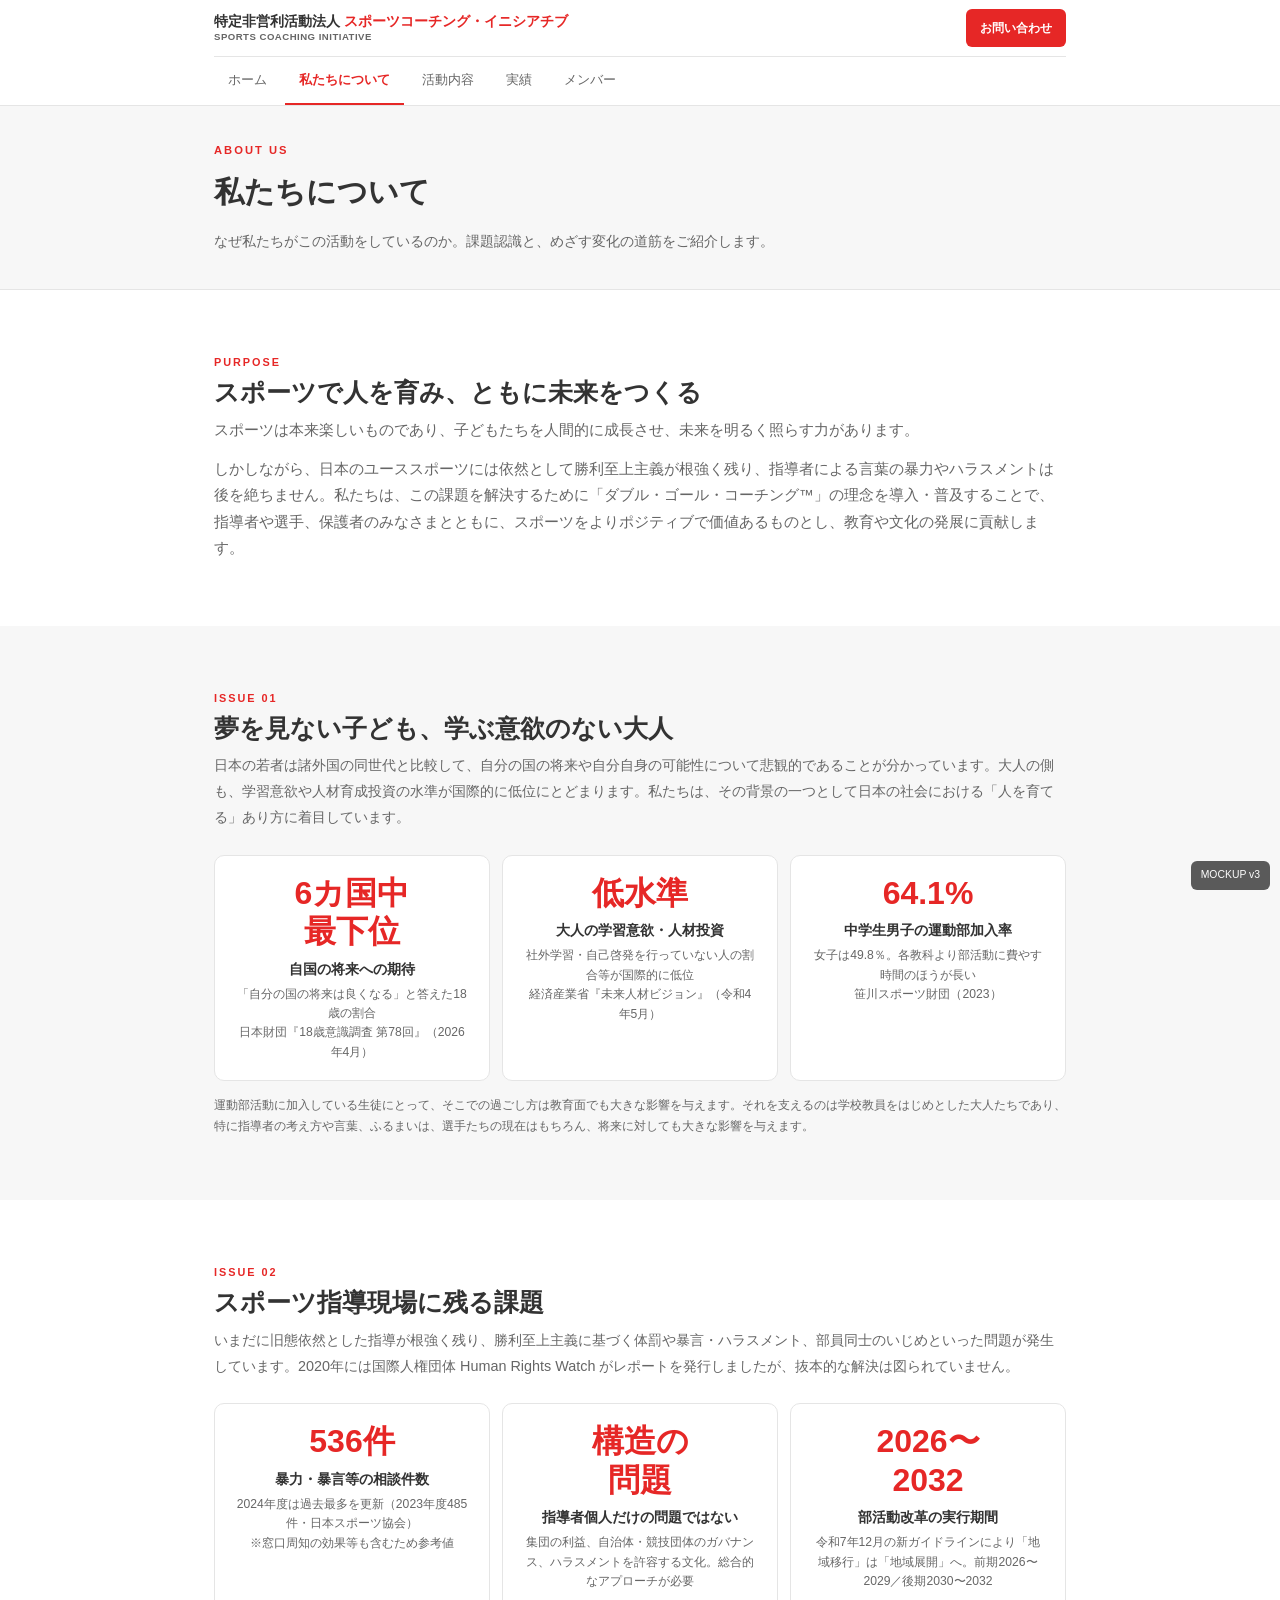
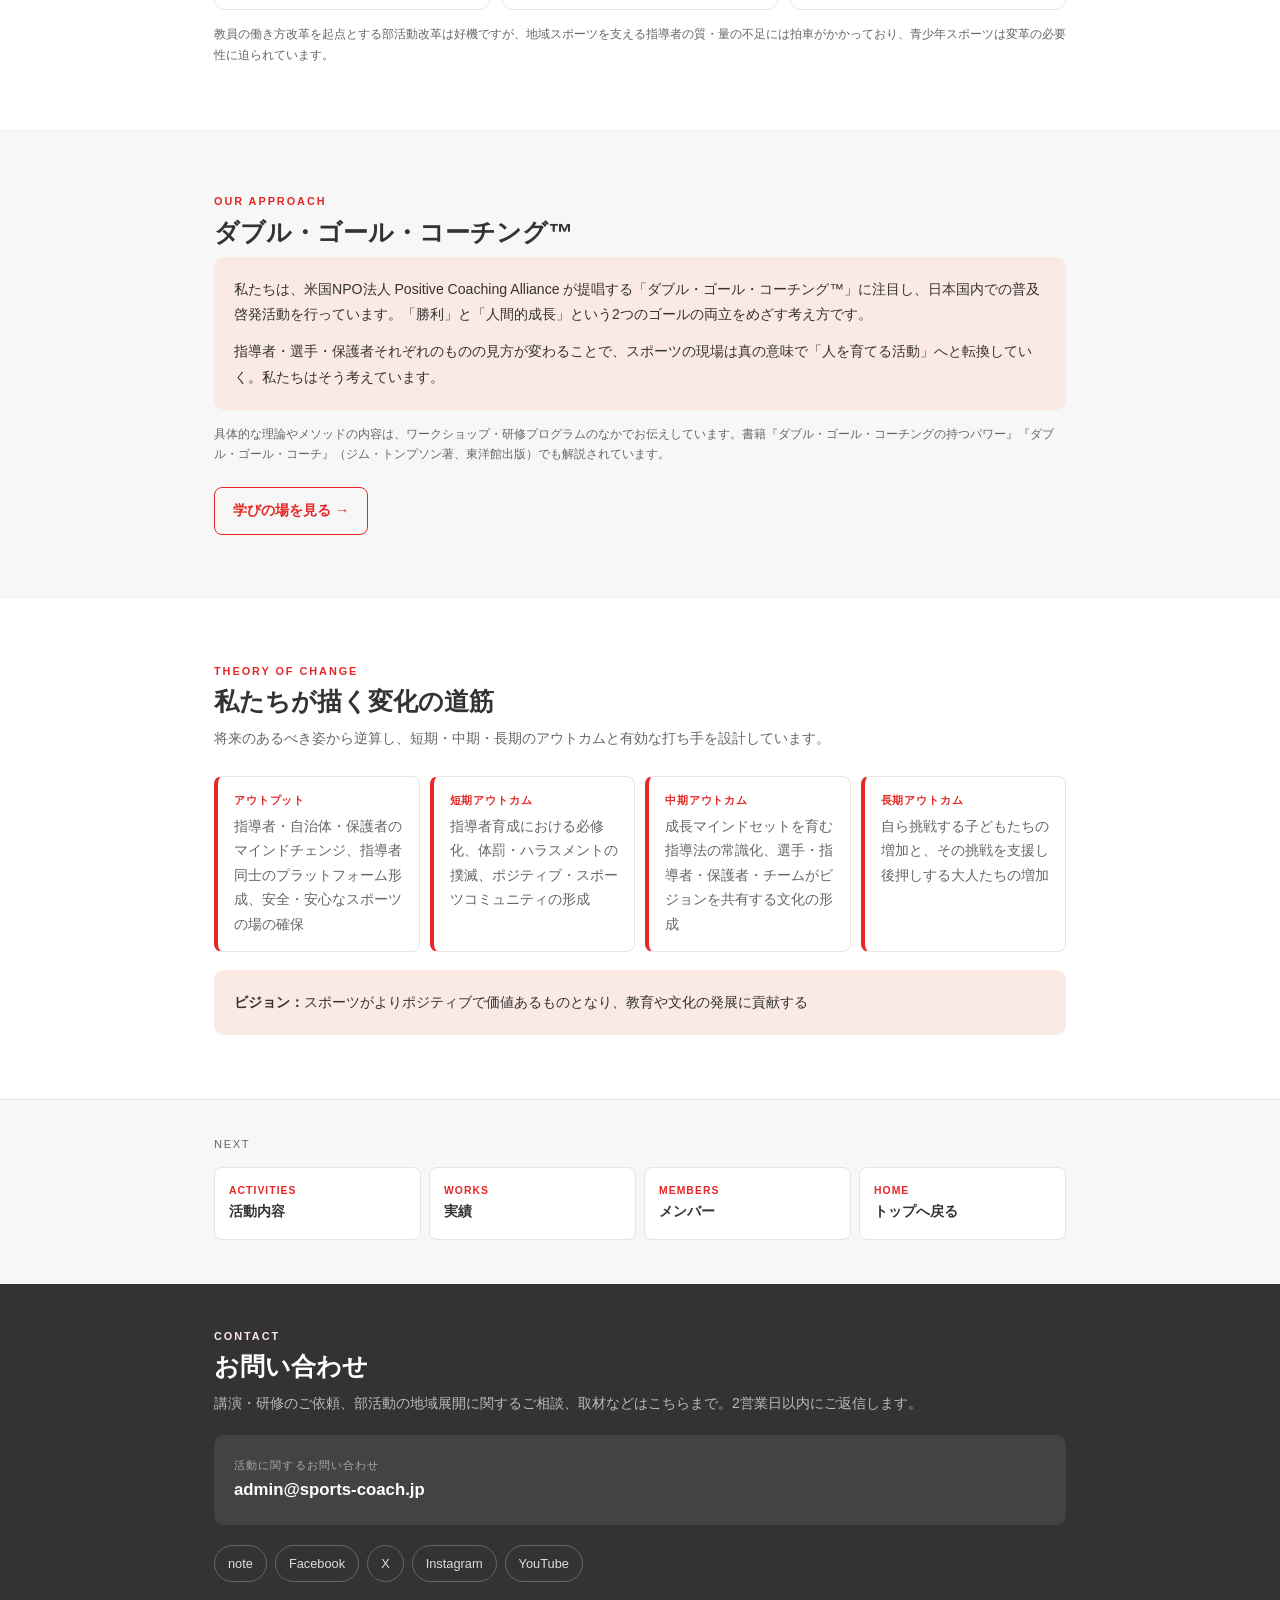
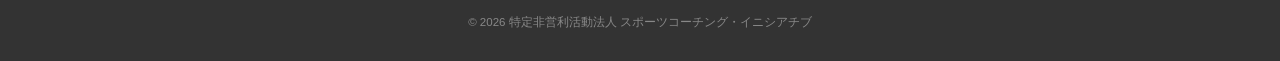
==== about.html @ 7f4a3616 "Add About Us page with organizational details This file contains the HTML structure and content for " ====
<!DOCTYPE html>
<html lang="ja">
<head>
<meta charset="UTF-8">
<meta name="viewport" content="width=device-width, initial-scale=1">
<title>私たちについて｜スポーツコーチング・イニシアチブ</title>
<meta name="description" content="日本のスポーツ現場が抱える課題と、私たちが「ダブル・ゴール・コーチング™」を軸に描く変化の道筋をご紹介します。">
<link rel="stylesheet" href="style.css">
</head>
<body>
<header>
  <div class="wrap hbar">
    <a class="logo" href="index.html">特定非営利活動法人 <span>スポーツコーチング・イニシアチブ</span><small>SPORTS COACHING INITIATIVE</small></a>
    <a class="hcta" href="#contact">お問い合わせ</a>
  </div>
  <div class="wrap"><nav class="tabs">
    <a href="index.html">ホーム</a>
    <a href="about.html" class="on">私たちについて</a>
    <a href="activities.html">活動内容</a>
    <a href="works.html">実績</a>
    <a href="members.html">メンバー</a>
  </nav></div>
</header>

<div class="phead"><div class="wrap">
  <div class="eb">ABOUT US</div>
  <h1>私たちについて</h1>
  <p>なぜ私たちがこの活動をしているのか。課題認識と、めざす変化の道筋をご紹介します。</p>
</div></div>

<section><div class="wrap">
  <h2><span class="eb">PURPOSE</span>スポーツで人を育み、ともに未来をつくる</h2>
  <div class="body">
    <p>スポーツは本来楽しいものであり、子どもたちを人間的に成長させ、未来を明るく照らす力があります。</p>
    <p>しかしながら、日本のユーススポーツには依然として勝利至上主義が根強く残り、指導者による言葉の暴力やハラスメントは後を絶ちません。私たちは、この課題を解決するために「ダブル・ゴール・コーチング™」の理念を導入・普及することで、指導者や選手、保護者のみなさまとともに、スポーツをよりポジティブで価値あるものとし、教育や文化の発展に貢献します。</p>
  </div>
</div></section>

<section class="alt"><div class="wrap">
  <h2><span class="eb">ISSUE 01</span>夢を見ない子ども、学ぶ意欲のない大人</h2>
  <p class="lead">日本の若者は諸外国の同世代と比較して、自分の国の将来や自分自身の可能性について悲観的であることが分かっています。大人の側も、学習意欲や人材育成投資の水準が国際的に低位にとどまります。私たちは、その背景の一つとして日本の社会における「人を育てる」あり方に着目しています。</p>
  <div class="stats">
    <div class="stat"><b>6カ国中<br>最下位</b><div><strong>自国の将来への期待</strong><small>「自分の国の将来は良くなる」と答えた18歳の割合<br>日本財団『18歳意識調査 第78回』（2026年4月）</small></div></div>
    <div class="stat"><b>低水準</b><div><strong>大人の学習意欲・人材投資</strong><small>社外学習・自己啓発を行っていない人の割合等が国際的に低位<br>経済産業省『未来人材ビジョン』（令和4年5月）</small></div></div>
    <div class="stat"><b>64.1%</b><div><strong>中学生男子の運動部加入率</strong><small>女子は49.8％。各教科より部活動に費やす時間のほうが長い<br>笹川スポーツ財団（2023）</small></div></div>
  </div>
  <p class="note">運動部活動に加入している生徒にとって、そこでの過ごし方は教育面でも大きな影響を与えます。それを支えるのは学校教員をはじめとした大人たちであり、特に指導者の考え方や言葉、ふるまいは、選手たちの現在はもちろん、将来に対しても大きな影響を与えます。</p>
</div></section>

<section><div class="wrap">
  <h2><span class="eb">ISSUE 02</span>スポーツ指導現場に残る課題</h2>
  <p class="lead">いまだに旧態依然とした指導が根強く残り、勝利至上主義に基づく体罰や暴言・ハラスメント、部員同士のいじめといった問題が発生しています。2020年には国際人権団体 Human Rights Watch がレポートを発行しましたが、抜本的な解決は図られていません。</p>
  <div class="stats">
    <div class="stat"><b>536件</b><div><strong>暴力・暴言等の相談件数</strong><small>2024年度は過去最多を更新（2023年度485件・日本スポーツ協会）<br>※窓口周知の効果等も含むため参考値</small></div></div>
    <div class="stat"><b>構造の<br>問題</b><div><strong>指導者個人だけの問題ではない</strong><small>集団の利益、自治体・競技団体のガバナンス、ハラスメントを許容する文化。総合的なアプローチが必要</small></div></div>
    <div class="stat"><b>2026〜<br>2032</b><div><strong>部活動改革の実行期間</strong><small>令和7年12月の新ガイドラインにより「地域移行」は「地域展開」へ。前期2026〜2029／後期2030〜2032</small></div></div>
  </div>
  <p class="note">教員の働き方改革を起点とする部活動改革は好機ですが、地域スポーツを支える指導者の質・量の不足には拍車がかかっており、青少年スポーツは変革の必要性に迫られています。</p>
</div></section>

<section class="alt"><div class="wrap">
  <h2><span class="eb">OUR APPROACH</span>ダブル・ゴール・コーチング™</h2>
  <div class="callout">
    <p>私たちは、米国NPO法人 Positive Coaching Alliance が提唱する「ダブル・ゴール・コーチング™」に注目し、日本国内での普及啓発活動を行っています。「勝利」と「人間的成長」という2つのゴールの両立をめざす考え方です。</p>
    <p>指導者・選手・保護者それぞれのものの見方が変わることで、スポーツの現場は真の意味で「人を育てる活動」へと転換していく。私たちはそう考えています。</p>
  </div>
  <p class="note">具体的な理論やメソッドの内容は、ワークショップ・研修プログラムのなかでお伝えしています。書籍『ダブル・ゴール・コーチングの持つパワー』『ダブル・ゴール・コーチ』（ジム・トンプソン著、東洋館出版）でも解説されています。</p>
  <div class="more"><a href="activities.html">学びの場を見る →</a></div>
</div></section>

<section><div class="wrap">
  <h2><span class="eb">THEORY OF CHANGE</span>私たちが描く変化の道筋</h2>
  <p class="lead">将来のあるべき姿から逆算し、短期・中期・長期のアウトカムと有効な打ち手を設計しています。</p>
  <div class="flow">
    <div class="fi"><b>アウトプット</b><p>指導者・自治体・保護者のマインドチェンジ、指導者同士のプラットフォーム形成、安全・安心なスポーツの場の確保</p></div>
    <div class="fi"><b>短期アウトカム</b><p>指導者育成における必修化、体罰・ハラスメントの撲滅、ポジティブ・スポーツコミュニティの形成</p></div>
    <div class="fi"><b>中期アウトカム</b><p>成長マインドセットを育む指導法の常識化、選手・指導者・保護者・チームがビジョンを共有する文化の形成</p></div>
    <div class="fi"><b>長期アウトカム</b><p>自ら挑戦する子どもたちの増加と、その挑戦を支援し後押しする大人たちの増加</p></div>
  </div>
  <div class="callout" style="margin-top:18px;"><p><b>ビジョン：</b>スポーツがよりポジティブで価値あるものとなり、教育や文化の発展に貢献する</p></div>
</div></section>

<div class="next"><div class="wrap">
  <div class="lbl">NEXT</div>
  <div class="nx">
    <a href="activities.html"><span>ACTIVITIES</span>活動内容</a>
    <a href="works.html"><span>WORKS</span>実績</a>
    <a href="members.html"><span>MEMBERS</span>メンバー</a>
    <a href="index.html"><span>HOME</span>トップへ戻る</a>
  </div>
</div></div>
<footer id="contact">
  <div class="wrap">
    <h2><span class="eb">CONTACT</span>お問い合わせ</h2>
    <p>講演・研修のご依頼、部活動の地域展開に関するご相談、取材などはこちらまで。2営業日以内にご返信します。</p>
    <div class="cbox">
      <div class="l">活動に関するお問い合わせ</div>
      <a href="mailto:admin@sports-coach.jp">admin@sports-coach.jp</a>
    </div>
    <div class="sns">
      <a href="https://note.com/sports_coaching" target="_blank" rel="noopener">note</a>
      <a href="https://www.facebook.com/sportscoachinginitiative/" target="_blank" rel="noopener">Facebook</a>
      <a href="https://twitter.com/sci_sportscoach" target="_blank" rel="noopener">X</a>
      <a href="https://www.instagram.com/sci_sports_coach/" target="_blank" rel="noopener">Instagram</a>
      <a href="https://www.youtube.com/channel/UCXJ96qUNCCxS8J7qhFJH5BA/featured" target="_blank" rel="noopener">YouTube</a>
    </div>
    <p class="copy">© 2026 特定非営利活動法人 スポーツコーチング・イニシアチブ</p>
  </div>
</footer>
<div class="mock">MOCKUP v3</div>
</body></html>
---- style.css ----
:root{--red:#E62726;--dark:#333;--grey:#666;--peach:#FBE9E3;--light:#F7F7F7;--line:#E5E5E5;}
*{margin:0;padding:0;box-sizing:border-box;-webkit-text-size-adjust:100%;}
body{font-family:"Hiragino Kaku Gothic ProN","Yu Gothic","Meiryo",sans-serif;color:var(--dark);line-height:1.8;font-size:16px;}
img{max-width:100%;display:block;}
a{color:var(--red);}
.wrap{max-width:900px;margin:0 auto;padding:0 20px;}

/* header */
header{position:sticky;top:0;background:#fff;border-bottom:1px solid var(--line);z-index:50;}
.hbar{display:flex;align-items:center;justify-content:space-between;height:56px;}
.logo{font-weight:800;font-size:.9rem;text-decoration:none;color:var(--dark);line-height:1.3;}
.logo span{color:var(--red);}
.logo small{display:block;font-size:.6rem;color:var(--grey);font-weight:600;letter-spacing:.05em;}
.hcta{background:var(--red);color:#fff;text-decoration:none;font-size:.78rem;font-weight:700;padding:8px 14px;border-radius:6px;white-space:nowrap;}
.tabs{display:flex;gap:4px;overflow-x:auto;border-top:1px solid var(--line);-ms-overflow-style:none;scrollbar-width:none;}
.tabs::-webkit-scrollbar{display:none;}
.tabs a{flex:0 0 auto;padding:11px 14px;font-size:.83rem;text-decoration:none;color:var(--grey);white-space:nowrap;border-bottom:2px solid transparent;}
.tabs a.on{color:var(--red);font-weight:700;border-bottom-color:var(--red);}

/* hero */
.hero{background:linear-gradient(160deg,#fff 45%,var(--peach));padding:56px 0 48px;}
.hero h1{font-size:1.85rem;font-weight:800;line-height:1.5;}
.hero h1 em{color:var(--red);font-style:normal;}
.hero p{margin-top:16px;color:var(--grey);font-size:.95rem;}
.btns{margin-top:24px;display:flex;flex-wrap:wrap;gap:10px;}
.btns a{display:block;padding:13px 22px;border-radius:8px;text-decoration:none;font-weight:700;font-size:.92rem;text-align:center;}
.b1{background:var(--red);color:#fff;}
.b2{border:2px solid var(--red);color:var(--red);}

/* page head */
.phead{background:var(--light);padding:34px 0;border-bottom:1px solid var(--line);}
.phead .eb{color:var(--red);font-size:.7rem;letter-spacing:.18em;font-weight:700;}
.phead h1{font-size:1.5rem;font-weight:800;margin-top:4px;}
.phead p{margin-top:10px;color:var(--grey);font-size:.9rem;}

/* sections */
section{padding:48px 0;}
.alt{background:var(--light);}
h2{font-size:1.25rem;font-weight:800;margin-bottom:6px;line-height:1.5;}
h2 .eb{display:block;color:var(--red);font-size:.68rem;letter-spacing:.18em;margin-bottom:4px;}
.lead{color:var(--grey);font-size:.9rem;margin-bottom:24px;}
h3{font-size:1.05rem;font-weight:800;color:var(--red);margin-bottom:8px;}
p+p{margin-top:12px;}
.body p{font-size:.92rem;color:var(--grey);}

/* cards */
.grid{display:grid;gap:14px;}
.g2{grid-template-columns:1fr;}
.g3{grid-template-columns:1fr;}
.card{background:#fff;border:1px solid var(--line);border-radius:10px;padding:20px;}
.alt .card{background:#fff;}
.card p{font-size:.88rem;color:var(--grey);}
.card .go{display:inline-block;margin-top:12px;font-weight:700;font-size:.86rem;text-decoration:none;}

/* stats */
.stats{display:grid;gap:12px;grid-template-columns:1fr;}
.stat{background:#fff;border:1px solid var(--line);border-radius:10px;padding:18px 20px;display:flex;align-items:baseline;gap:14px;}
.stat b{font-size:1.7rem;color:var(--red);line-height:1.2;flex:0 0 auto;}
.stat div strong{display:block;font-size:.9rem;}
.stat div small{color:var(--grey);font-size:.76rem;line-height:1.6;display:block;margin-top:2px;}

/* list */
.rows{border-top:1px solid var(--line);}
.row{border-bottom:1px solid var(--line);padding:14px 0;}
.row .t{font-size:.7rem;color:var(--red);font-weight:700;letter-spacing:.06em;}
.row .n{font-weight:700;font-size:.95rem;margin-top:2px;}
.row .d{font-size:.83rem;color:var(--grey);margin-top:3px;}
.news .row a{color:var(--dark);text-decoration:none;font-size:.92rem;}
.news .row time{display:block;font-size:.75rem;color:var(--grey);}

/* chips */
.chips{display:flex;flex-wrap:wrap;gap:8px;}
.chip{background:#fff;border:1px solid var(--line);border-radius:999px;padding:7px 15px;font-size:.8rem;}

/* steps */
.step{background:#fff;border:1px solid var(--line);border-radius:10px;padding:18px 20px;}
.step .n2{display:inline-flex;align-items:center;justify-content:center;width:28px;height:28px;border-radius:50%;background:var(--red);color:#fff;font-weight:800;font-size:.85rem;margin-bottom:8px;}
.step h3{font-size:1.05rem;margin-bottom:4px;}
.step p{font-size:.86rem;color:var(--grey);}

/* members */
.mem{display:grid;gap:10px;grid-template-columns:1fr 1fr;}
.m{background:#fff;border:1px solid var(--line);border-radius:10px;padding:14px;}
.m .r{font-size:.65rem;color:var(--red);font-weight:800;}
.m .nm{font-weight:800;font-size:.95rem;margin-top:2px;}
.m .k{font-size:.68rem;color:var(--grey);}
.m .s{font-size:.72rem;color:var(--grey);margin-top:6px;}

/* toc flow */
.flow{display:grid;gap:10px;}
.fi{background:#fff;border:1px solid var(--line);border-left:4px solid var(--red);border-radius:8px;padding:14px 16px;}
.fi b{display:block;font-size:.68rem;color:var(--red);letter-spacing:.08em;}
.fi p{font-size:.85rem;color:var(--grey);margin-top:4px;}

/* callout */
.callout{background:var(--peach);border-radius:10px;padding:20px;}
.callout p{font-size:.88rem;color:var(--dark);}

.note{font-size:.75rem;color:var(--grey);margin-top:14px;line-height:1.7;}
.more{margin-top:22px;}
.more a{display:inline-block;font-weight:700;text-decoration:none;font-size:.9rem;border:1px solid var(--red);border-radius:8px;padding:10px 18px;}

/* next nav */
.next{background:var(--light);padding:34px 0 44px;border-top:1px solid var(--line);}
.next .lbl{font-size:.7rem;color:var(--grey);letter-spacing:.14em;margin-bottom:12px;}
.nx{display:grid;gap:8px;grid-template-columns:1fr 1fr;}
.nx a{background:#fff;border:1px solid var(--line);border-radius:8px;padding:14px;text-decoration:none;color:var(--dark);font-weight:700;font-size:.85rem;}
.nx a span{display:block;font-size:.65rem;color:var(--red);font-weight:700;letter-spacing:.1em;}

/* footer */
footer{background:var(--dark);color:#eee;padding:44px 0 28px;}
footer h2{color:#fff;}
footer h2 .eb{color:var(--peach);}
footer p{color:#bbb;font-size:.88rem;}
.cbox{background:rgba(255,255,255,.08);border-radius:10px;padding:20px;margin-top:18px;}
.cbox .l{font-size:.7rem;color:#aaa;letter-spacing:.1em;}
.cbox a{color:#fff;font-size:1.05rem;font-weight:800;text-decoration:none;word-break:break-all;}
.sns{margin-top:20px;display:flex;flex-wrap:wrap;gap:8px;}
.sns a{color:#ddd;text-decoration:none;font-size:.8rem;border:1px solid #666;padding:6px 13px;border-radius:999px;}
.copy{text-align:center;color:#888;font-size:.72rem;margin-top:30px;}
.mock{position:fixed;bottom:10px;right:10px;background:#333;color:#fff;font-size:.65rem;padding:5px 10px;border-radius:6px;opacity:.8;z-index:99;}

@media(min-width:700px){
  body{font-size:17px;}
  .wrap{padding:0 24px;}
  .hero{padding:80px 0 68px;}
  .hero h1{font-size:2.5rem;}
  .hero p{font-size:1rem;max-width:640px;}
  .btns a{padding:14px 28px;}
  section{padding:64px 0;}
  h2{font-size:1.55rem;}
  .phead h1{font-size:1.9rem;}
  .g2{grid-template-columns:1fr 1fr;}
  .g3{grid-template-columns:1fr 1fr 1fr;}
  .stats{grid-template-columns:1fr 1fr 1fr;}
  .stat{display:block;text-align:center;}
  .stat b{display:block;font-size:2rem;margin-bottom:6px;}
  .mem{grid-template-columns:repeat(4,1fr);}
  .flow{grid-template-columns:repeat(4,1fr);}
  .nx{grid-template-columns:repeat(4,1fr);}
  .grid.steps3{grid-template-columns:1fr 1fr 1fr;}
}
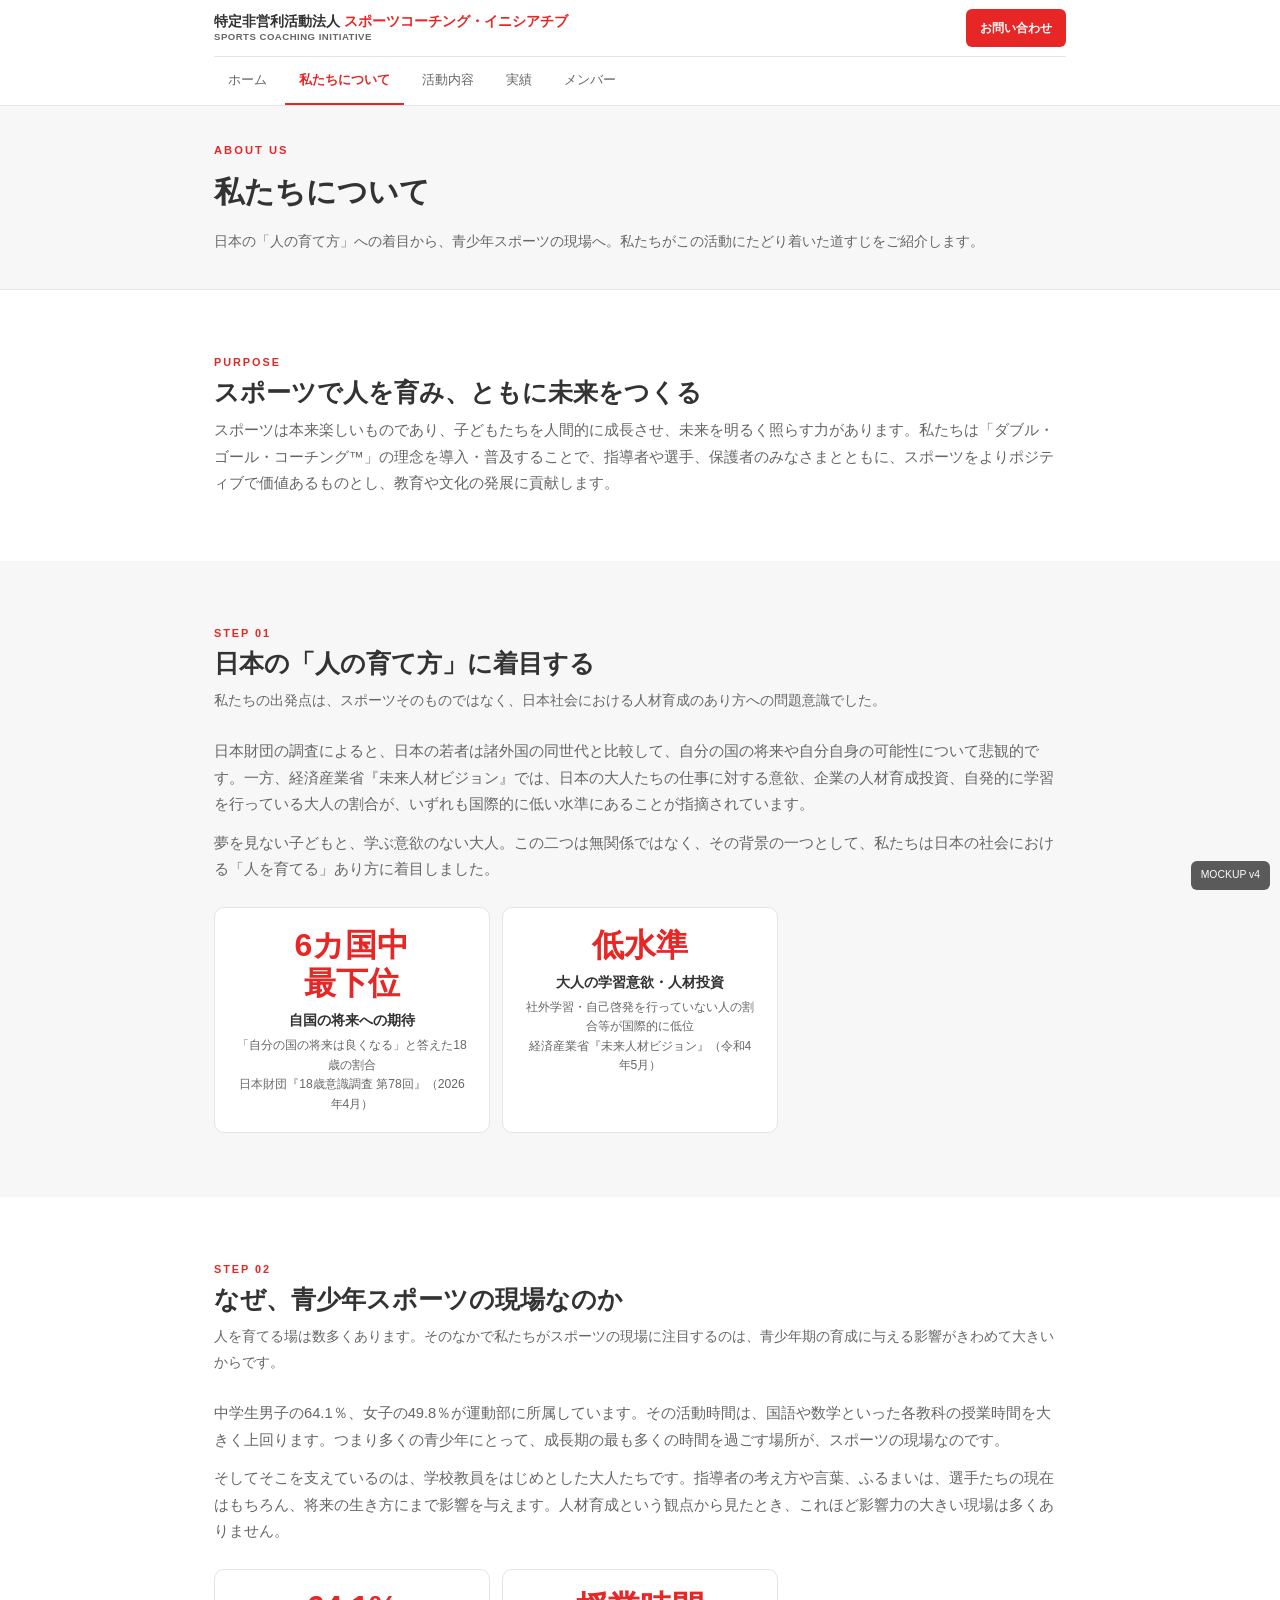
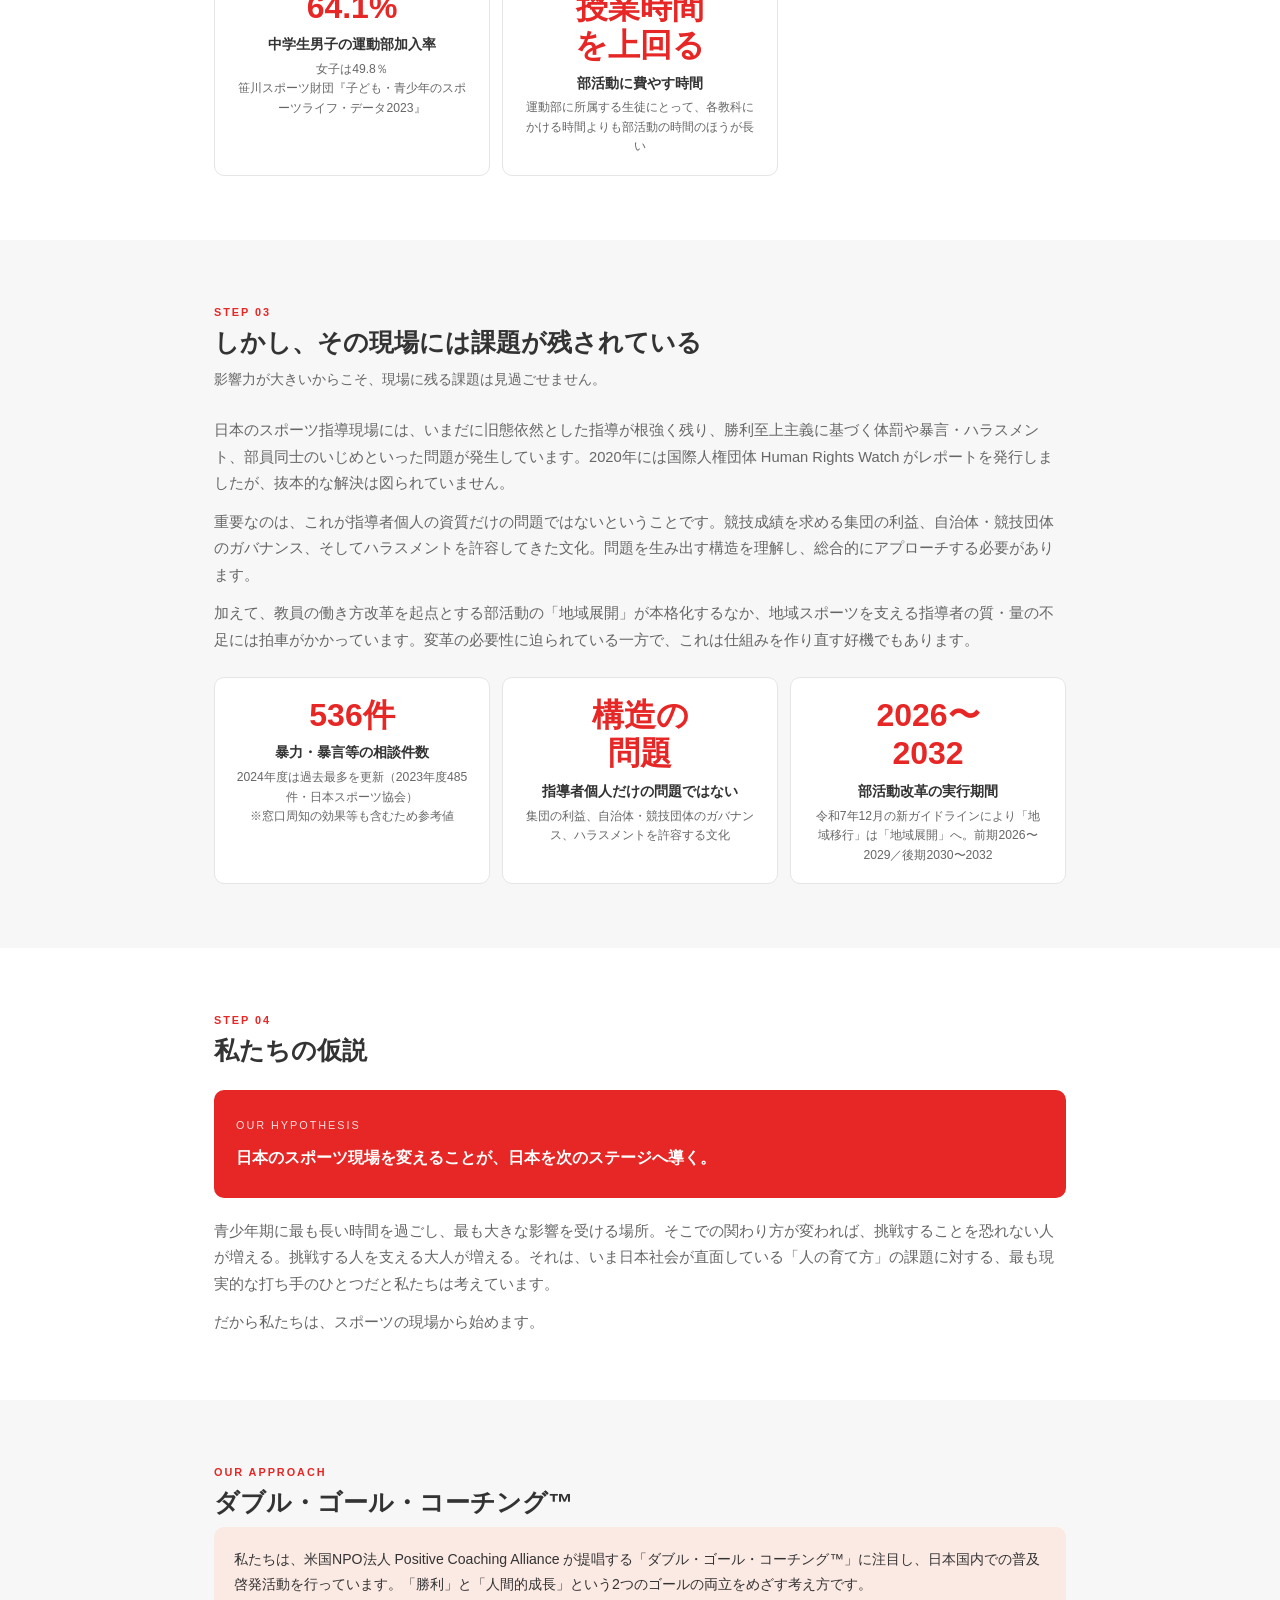
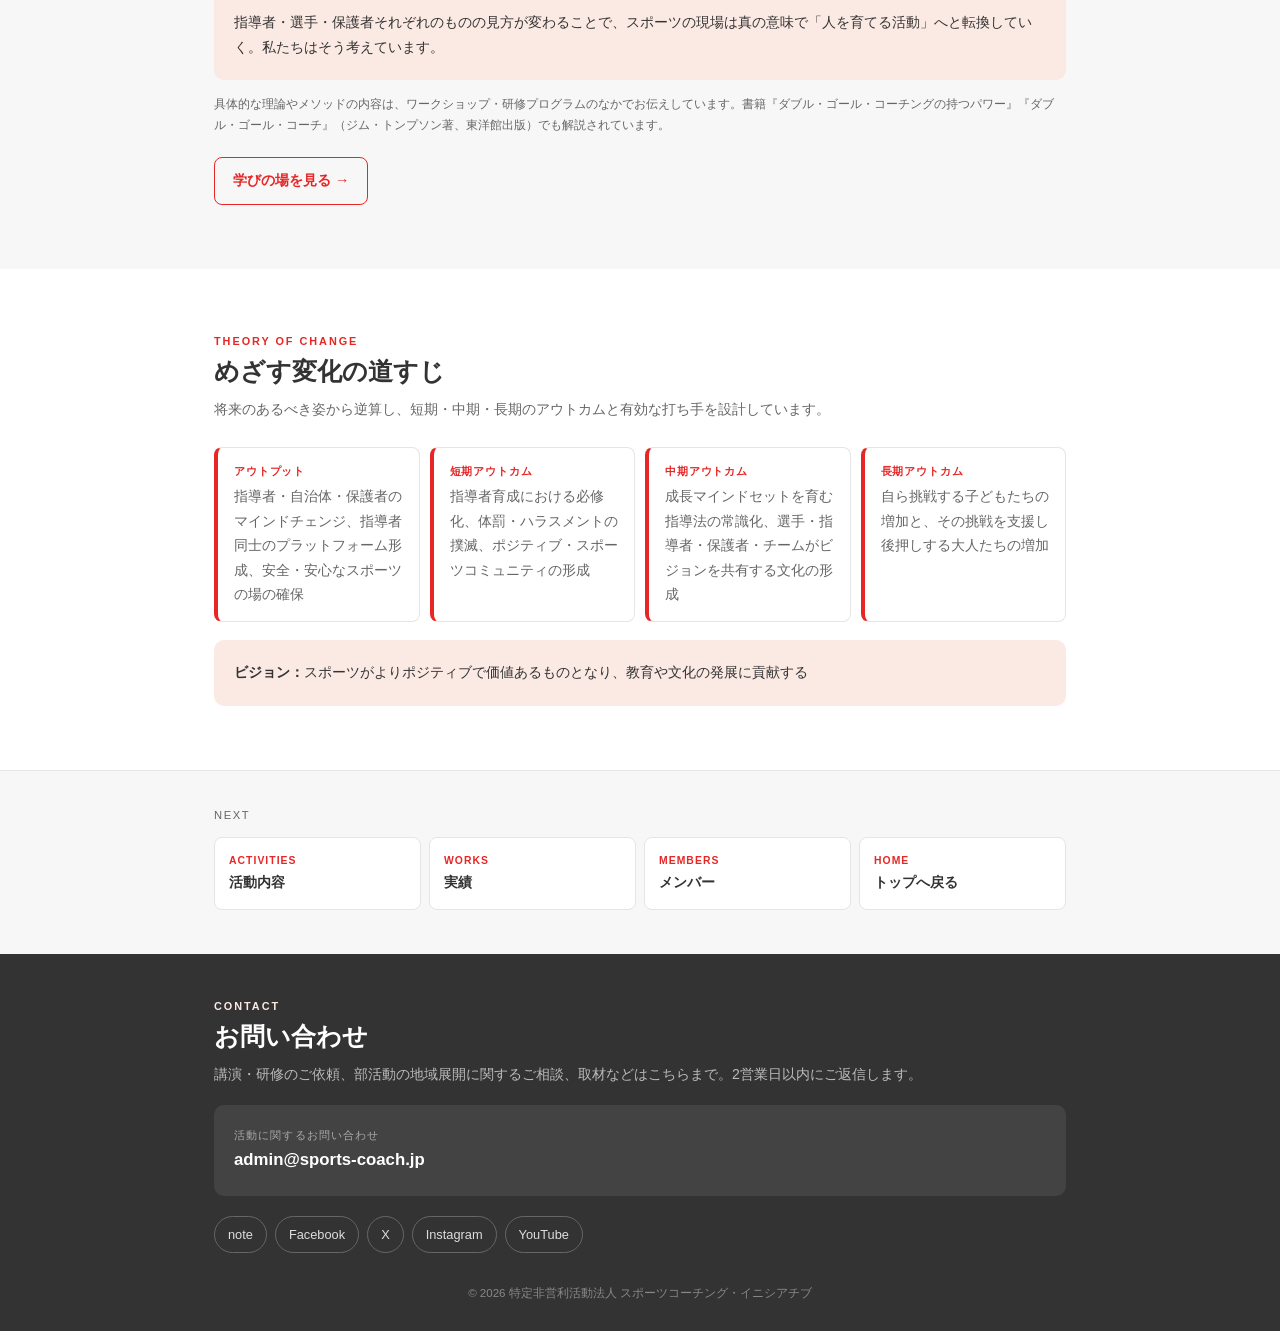
==== commit 01e81077: "Rebuild about page as a linear narrative Updated the content to reflect a focus on youth sports and " ====
--- a/about.html
+++ b/about.html
@@ -4,7 +4,7 @@
 <meta charset="UTF-8">
 <meta name="viewport" content="width=device-width, initial-scale=1">
 <title>私たちについて｜スポーツコーチング・イニシアチブ</title>
-<meta name="description" content="日本のスポーツ現場が抱える課題と、私たちが「ダブル・ゴール・コーチング™」を軸に描く変化の道筋をご紹介します。">
+<meta name="description" content="日本の「人の育て方」への着目から、青少年スポーツの現場へ。私たちが立てた仮説と、めざす変化の道筋をご紹介します。">
 <link rel="stylesheet" href="style.css">
 </head>
 <body>
@@ -25,37 +25,67 @@
 <div class="phead"><div class="wrap">
   <div class="eb">ABOUT US</div>
   <h1>私たちについて</h1>
-  <p>なぜ私たちがこの活動をしているのか。課題認識と、めざす変化の道筋をご紹介します。</p>
+  <p>日本の「人の育て方」への着目から、青少年スポーツの現場へ。私たちがこの活動にたどり着いた道すじをご紹介します。</p>
 </div></div>
 
 <section><div class="wrap">
   <h2><span class="eb">PURPOSE</span>スポーツで人を育み、ともに未来をつくる</h2>
   <div class="body">
-    <p>スポーツは本来楽しいものであり、子どもたちを人間的に成長させ、未来を明るく照らす力があります。</p>
-    <p>しかしながら、日本のユーススポーツには依然として勝利至上主義が根強く残り、指導者による言葉の暴力やハラスメントは後を絶ちません。私たちは、この課題を解決するために「ダブル・ゴール・コーチング™」の理念を導入・普及することで、指導者や選手、保護者のみなさまとともに、スポーツをよりポジティブで価値あるものとし、教育や文化の発展に貢献します。</p>
+    <p>スポーツは本来楽しいものであり、子どもたちを人間的に成長させ、未来を明るく照らす力があります。私たちは「ダブル・ゴール・コーチング™」の理念を導入・普及することで、指導者や選手、保護者のみなさまとともに、スポーツをよりポジティブで価値あるものとし、教育や文化の発展に貢献します。</p>
   </div>
 </div></section>
 
 <section class="alt"><div class="wrap">
-  <h2><span class="eb">ISSUE 01</span>夢を見ない子ども、学ぶ意欲のない大人</h2>
-  <p class="lead">日本の若者は諸外国の同世代と比較して、自分の国の将来や自分自身の可能性について悲観的であることが分かっています。大人の側も、学習意欲や人材育成投資の水準が国際的に低位にとどまります。私たちは、その背景の一つとして日本の社会における「人を育てる」あり方に着目しています。</p>
-  <div class="stats">
+  <h2><span class="eb">STEP 01</span>日本の「人の育て方」に着目する</h2>
+  <p class="lead">私たちの出発点は、スポーツそのものではなく、日本社会における人材育成のあり方への問題意識でした。</p>
+  <div class="body">
+    <p>日本財団の調査によると、日本の若者は諸外国の同世代と比較して、自分の国の将来や自分自身の可能性について悲観的です。一方、経済産業省『未来人材ビジョン』では、日本の大人たちの仕事に対する意欲、企業の人材育成投資、自発的に学習を行っている大人の割合が、いずれも国際的に低い水準にあることが指摘されています。</p>
+    <p>夢を見ない子どもと、学ぶ意欲のない大人。この二つは無関係ではなく、その背景の一つとして、私たちは日本の社会における「人を育てる」あり方に着目しました。</p>
+  </div>
+  <div class="stats" style="margin-top:24px;">
     <div class="stat"><b>6カ国中<br>最下位</b><div><strong>自国の将来への期待</strong><small>「自分の国の将来は良くなる」と答えた18歳の割合<br>日本財団『18歳意識調査 第78回』（2026年4月）</small></div></div>
     <div class="stat"><b>低水準</b><div><strong>大人の学習意欲・人材投資</strong><small>社外学習・自己啓発を行っていない人の割合等が国際的に低位<br>経済産業省『未来人材ビジョン』（令和4年5月）</small></div></div>
-    <div class="stat"><b>64.1%</b><div><strong>中学生男子の運動部加入率</strong><small>女子は49.8％。各教科より部活動に費やす時間のほうが長い<br>笹川スポーツ財団（2023）</small></div></div>
   </div>
-  <p class="note">運動部活動に加入している生徒にとって、そこでの過ごし方は教育面でも大きな影響を与えます。それを支えるのは学校教員をはじめとした大人たちであり、特に指導者の考え方や言葉、ふるまいは、選手たちの現在はもちろん、将来に対しても大きな影響を与えます。</p>
 </div></section>
 
 <section><div class="wrap">
-  <h2><span class="eb">ISSUE 02</span>スポーツ指導現場に残る課題</h2>
-  <p class="lead">いまだに旧態依然とした指導が根強く残り、勝利至上主義に基づく体罰や暴言・ハラスメント、部員同士のいじめといった問題が発生しています。2020年には国際人権団体 Human Rights Watch がレポートを発行しましたが、抜本的な解決は図られていません。</p>
-  <div class="stats">
+  <h2><span class="eb">STEP 02</span>なぜ、青少年スポーツの現場なのか</h2>
+  <p class="lead">人を育てる場は数多くあります。そのなかで私たちがスポーツの現場に注目するのは、青少年期の育成に与える影響がきわめて大きいからです。</p>
+  <div class="body">
+    <p>中学生男子の64.1％、女子の49.8％が運動部に所属しています。その活動時間は、国語や数学といった各教科の授業時間を大きく上回ります。つまり多くの青少年にとって、成長期の最も多くの時間を過ごす場所が、スポーツの現場なのです。</p>
+    <p>そしてそこを支えているのは、学校教員をはじめとした大人たちです。指導者の考え方や言葉、ふるまいは、選手たちの現在はもちろん、将来の生き方にまで影響を与えます。人材育成という観点から見たとき、これほど影響力の大きい現場は多くありません。</p>
+  </div>
+  <div class="stats" style="margin-top:24px;">
+    <div class="stat"><b>64.1%</b><div><strong>中学生男子の運動部加入率</strong><small>女子は49.8％<br>笹川スポーツ財団『子ども・青少年のスポーツライフ・データ2023』</small></div></div>
+    <div class="stat"><b>授業時間<br>を上回る</b><div><strong>部活動に費やす時間</strong><small>運動部に所属する生徒にとって、各教科にかける時間よりも部活動の時間のほうが長い</small></div></div>
+  </div>
+</div></section>
+
+<section class="alt"><div class="wrap">
+  <h2><span class="eb">STEP 03</span>しかし、その現場には課題が残されている</h2>
+  <p class="lead">影響力が大きいからこそ、現場に残る課題は見過ごせません。</p>
+  <div class="body">
+    <p>日本のスポーツ指導現場には、いまだに旧態依然とした指導が根強く残り、勝利至上主義に基づく体罰や暴言・ハラスメント、部員同士のいじめといった問題が発生しています。2020年には国際人権団体 Human Rights Watch がレポートを発行しましたが、抜本的な解決は図られていません。</p>
+    <p>重要なのは、これが指導者個人の資質だけの問題ではないということです。競技成績を求める集団の利益、自治体・競技団体のガバナンス、そしてハラスメントを許容してきた文化。問題を生み出す構造を理解し、総合的にアプローチする必要があります。</p>
+    <p>加えて、教員の働き方改革を起点とする部活動の「地域展開」が本格化するなか、地域スポーツを支える指導者の質・量の不足には拍車がかかっています。変革の必要性に迫られている一方で、これは仕組みを作り直す好機でもあります。</p>
+  </div>
+  <div class="stats" style="margin-top:24px;">
     <div class="stat"><b>536件</b><div><strong>暴力・暴言等の相談件数</strong><small>2024年度は過去最多を更新（2023年度485件・日本スポーツ協会）<br>※窓口周知の効果等も含むため参考値</small></div></div>
-    <div class="stat"><b>構造の<br>問題</b><div><strong>指導者個人だけの問題ではない</strong><small>集団の利益、自治体・競技団体のガバナンス、ハラスメントを許容する文化。総合的なアプローチが必要</small></div></div>
+    <div class="stat"><b>構造の<br>問題</b><div><strong>指導者個人だけの問題ではない</strong><small>集団の利益、自治体・競技団体のガバナンス、ハラスメントを許容する文化</small></div></div>
     <div class="stat"><b>2026〜<br>2032</b><div><strong>部活動改革の実行期間</strong><small>令和7年12月の新ガイドラインにより「地域移行」は「地域展開」へ。前期2026〜2029／後期2030〜2032</small></div></div>
   </div>
-  <p class="note">教員の働き方改革を起点とする部活動改革は好機ですが、地域スポーツを支える指導者の質・量の不足には拍車がかかっており、青少年スポーツは変革の必要性に迫られています。</p>
+</div></section>
+
+<section><div class="wrap">
+  <h2><span class="eb">STEP 04</span>私たちの仮説</h2>
+  <div class="hypo">
+    <div class="lb">OUR HYPOTHESIS</div>
+    <p>日本のスポーツ現場を変えることが、日本を次のステージへ導く。</p>
+  </div>
+  <div class="body" style="margin-top:20px;">
+    <p>青少年期に最も長い時間を過ごし、最も大きな影響を受ける場所。そこでの関わり方が変われば、挑戦することを恐れない人が増える。挑戦する人を支える大人が増える。それは、いま日本社会が直面している「人の育て方」の課題に対する、最も現実的な打ち手のひとつだと私たちは考えています。</p>
+    <p>だから私たちは、スポーツの現場から始めます。</p>
+  </div>
 </div></section>
 
 <section class="alt"><div class="wrap">
@@ -69,7 +99,7 @@
 </div></section>
 
 <section><div class="wrap">
-  <h2><span class="eb">THEORY OF CHANGE</span>私たちが描く変化の道筋</h2>
+  <h2><span class="eb">THEORY OF CHANGE</span>めざす変化の道すじ</h2>
   <p class="lead">将来のあるべき姿から逆算し、短期・中期・長期のアウトカムと有効な打ち手を設計しています。</p>
   <div class="flow">
     <div class="fi"><b>アウトプット</b><p>指導者・自治体・保護者のマインドチェンジ、指導者同士のプラットフォーム形成、安全・安心なスポーツの場の確保</p></div>
@@ -107,5 +137,5 @@
     <p class="copy">© 2026 特定非営利活動法人 スポーツコーチング・イニシアチブ</p>
   </div>
 </footer>
-<div class="mock">MOCKUP v3</div>
+<div class="mock">MOCKUP v4</div>
 </body></html>
--- a/style.css
+++ b/style.css
@@ -140,3 +140,39 @@
   .nx{grid-template-columns:repeat(4,1fr);}
   .grid.steps3{grid-template-columns:1fr 1fr 1fr;}
 }
+
+/* story steps */
+.snum{display:inline-block;font-size:.7rem;font-weight:800;color:#fff;background:var(--red);border-radius:999px;padding:3px 11px;letter-spacing:.08em;margin-bottom:10px;}
+.sblock{background:#fff;border:1px solid var(--line);border-radius:10px;padding:22px 20px;margin-bottom:14px;}
+.sblock h3{font-size:1.1rem;color:var(--dark);margin-bottom:8px;line-height:1.5;}
+.sblock p{font-size:.9rem;color:var(--grey);}
+.sblock .big{display:inline-block;font-size:1.5rem;font-weight:800;color:var(--red);margin-right:8px;vertical-align:-2px;}
+.sblock .src{font-size:.72rem;color:#999;margin-top:10px;line-height:1.6;}
+.hypo{background:var(--red);color:#fff;border-radius:10px;padding:26px 22px;margin-top:20px;}
+.hypo .lb{font-size:.68rem;letter-spacing:.18em;opacity:.85;}
+.hypo p{font-size:1.02rem;font-weight:700;line-height:1.75;margin-top:8px;color:#fff;}
+
+/* clickable cards */
+a.card,a.wcard{display:block;text-decoration:none;color:inherit;transition:.15s;}
+a.card:hover,a.wcard:hover{border-color:var(--red);box-shadow:0 4px 14px rgba(0,0,0,.07);}
+.wcard{background:#fff;border:1px solid var(--line);border-radius:10px;padding:18px;display:block;}
+.alt .wcard{background:#fff;}
+.wcard .tag{display:inline-block;font-size:.65rem;font-weight:800;color:var(--red);background:var(--peach);border-radius:999px;padding:3px 10px;letter-spacing:.04em;}
+.wcard .nm2{font-weight:800;font-size:.98rem;margin-top:9px;line-height:1.45;}
+.wcard .ds{font-size:.82rem;color:var(--grey);margin-top:6px;}
+.wcard .lk{display:inline-block;margin-top:10px;font-size:.8rem;font-weight:700;color:var(--red);}
+.wgrid{display:grid;gap:12px;grid-template-columns:1fr;}
+
+/* segment card */
+.seg{background:#fff;border:1px solid var(--line);border-radius:10px;padding:22px 20px;}
+.seg .who{display:inline-block;font-size:.68rem;font-weight:800;color:#fff;background:var(--red);border-radius:999px;padding:4px 12px;margin-bottom:10px;}
+.seg h3{font-size:1.08rem;color:var(--dark);margin-bottom:8px;}
+.seg p{font-size:.88rem;color:var(--grey);}
+.seg ul{list-style:none;margin-top:12px;padding-top:10px;border-top:1px dashed var(--line);}
+.seg li{font-size:.83rem;color:var(--grey);padding-left:15px;position:relative;margin-bottom:4px;}
+.seg li:before{content:"";position:absolute;left:0;top:.7em;width:5px;height:5px;border-radius:50%;background:var(--red);}
+
+@media(min-width:700px){
+  .wgrid{grid-template-columns:1fr 1fr;}
+  .sblock{padding:26px 24px;}
+}
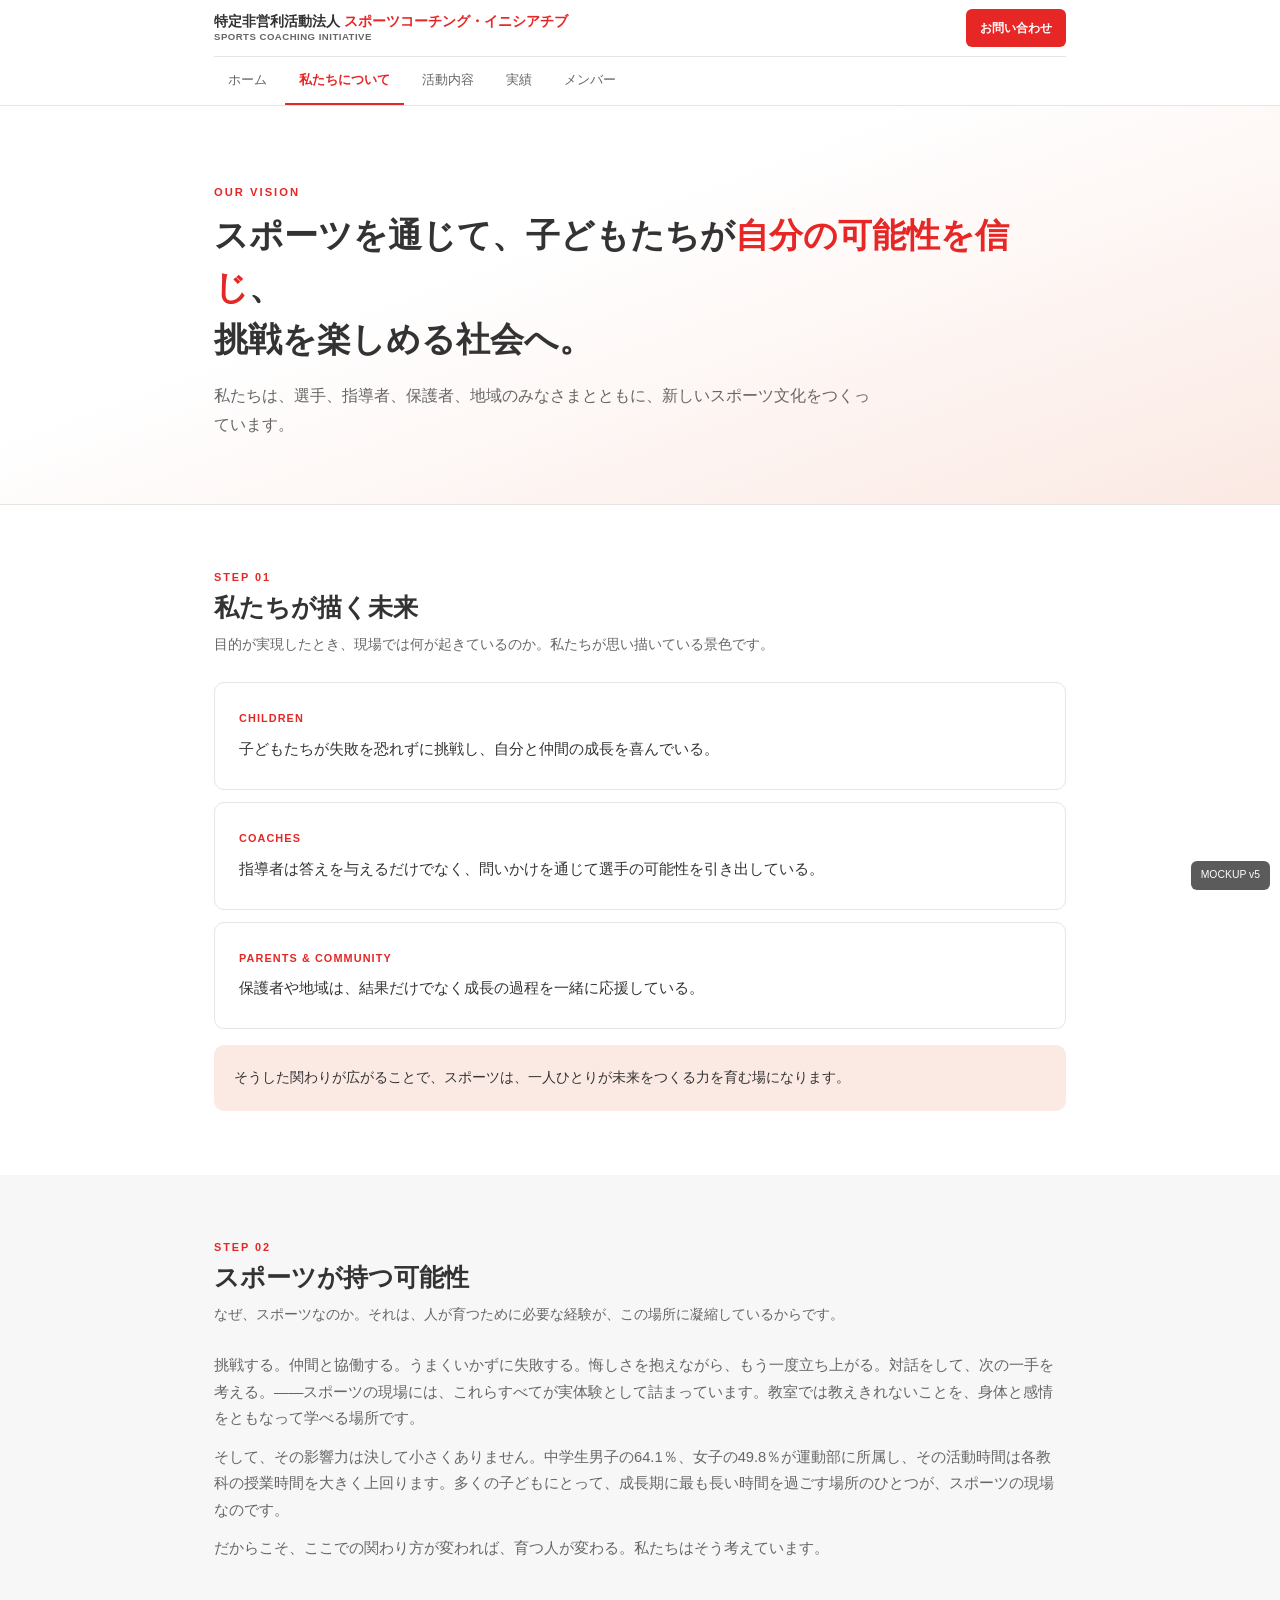
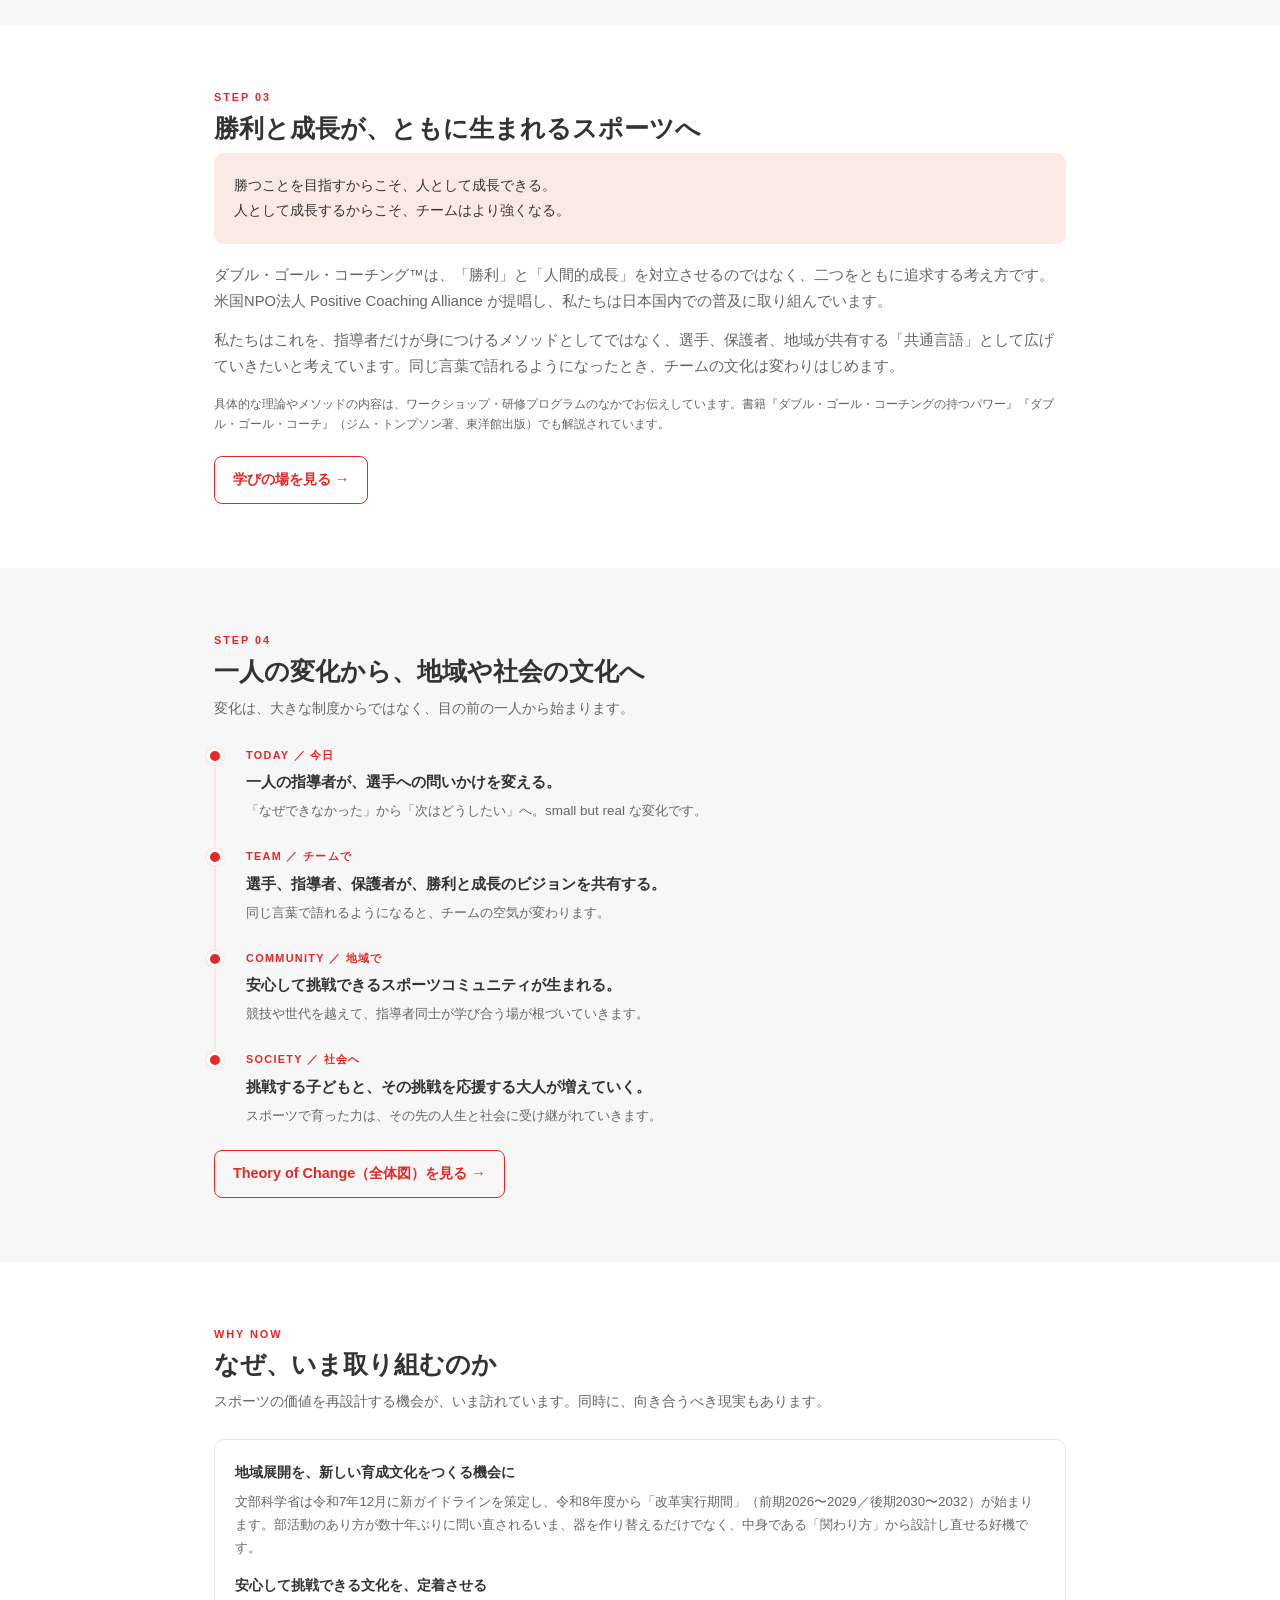
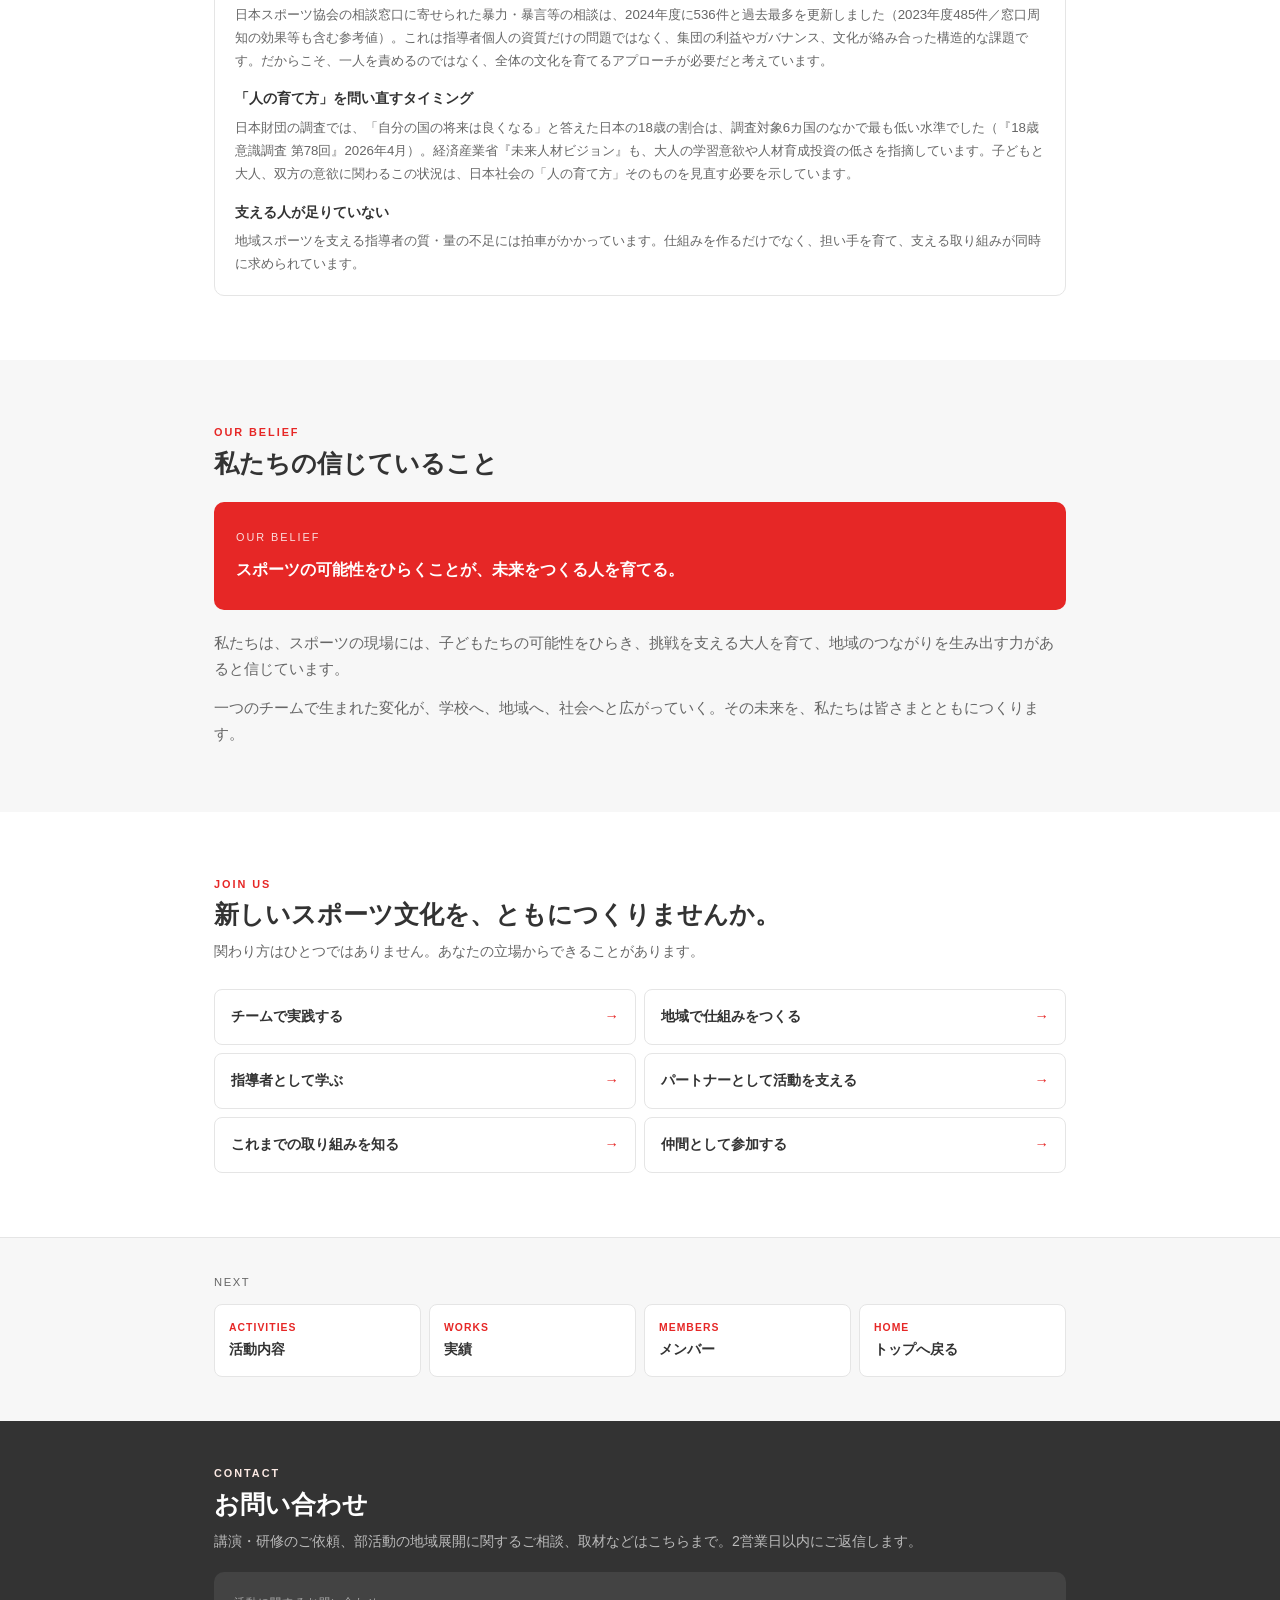
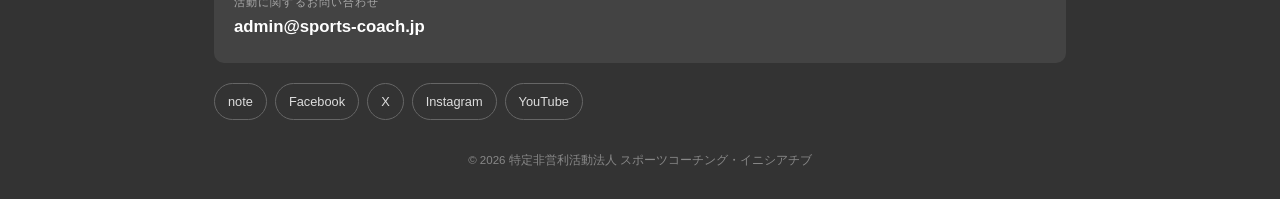
==== commit f0b49837: "Reframe about page around the future we want to create Updated the content of the 'about.html' page " ====
--- a/about.html
+++ b/about.html
@@ -4,7 +4,7 @@
 <meta charset="UTF-8">
 <meta name="viewport" content="width=device-width, initial-scale=1">
 <title>私たちについて｜スポーツコーチング・イニシアチブ</title>
-<meta name="description" content="日本の「人の育て方」への着目から、青少年スポーツの現場へ。私たちが立てた仮説と、めざす変化の道筋をご紹介します。">
+<meta name="description" content="子どもたちが自分の可能性を信じ、挑戦を楽しめる社会へ。選手・指導者・保護者・地域とともに、新しいスポーツ文化をつくっています。">
 <link rel="stylesheet" href="style.css">
 </head>
 <body>
@@ -22,92 +22,110 @@
   </nav></div>
 </header>
 
-<div class="phead"><div class="wrap">
-  <div class="eb">ABOUT US</div>
-  <h1>私たちについて</h1>
-  <p>日本の「人の育て方」への着目から、青少年スポーツの現場へ。私たちがこの活動にたどり着いた道すじをご紹介します。</p>
+<div class="vision"><div class="wrap">
+  <div class="eb">OUR VISION</div>
+  <h1>スポーツを通じて、子どもたちが<em>自分の可能性を信じ</em>、<br>挑戦を楽しめる社会へ。</h1>
+  <p>私たちは、選手、指導者、保護者、地域のみなさまとともに、新しいスポーツ文化をつくっています。</p>
 </div></div>
 
 <section><div class="wrap">
-  <h2><span class="eb">PURPOSE</span>スポーツで人を育み、ともに未来をつくる</h2>
-  <div class="body">
-    <p>スポーツは本来楽しいものであり、子どもたちを人間的に成長させ、未来を明るく照らす力があります。私たちは「ダブル・ゴール・コーチング™」の理念を導入・普及することで、指導者や選手、保護者のみなさまとともに、スポーツをよりポジティブで価値あるものとし、教育や文化の発展に貢献します。</p>
+  <h2><span class="eb">STEP 01</span>私たちが描く未来</h2>
+  <p class="lead">目的が実現したとき、現場では何が起きているのか。私たちが思い描いている景色です。</p>
+  <div class="scene">
+    <div class="who2">CHILDREN</div>
+    <p>子どもたちが失敗を恐れずに挑戦し、自分と仲間の成長を喜んでいる。</p>
+  </div>
+  <div class="scene">
+    <div class="who2">COACHES</div>
+    <p>指導者は答えを与えるだけでなく、問いかけを通じて選手の可能性を引き出している。</p>
+  </div>
+  <div class="scene">
+    <div class="who2">PARENTS &amp; COMMUNITY</div>
+    <p>保護者や地域は、結果だけでなく成長の過程を一緒に応援している。</p>
+  </div>
+  <div class="callout" style="margin-top:16px;">
+    <p>そうした関わりが広がることで、スポーツは、一人ひとりが未来をつくる力を育む場になります。</p>
   </div>
 </div></section>
 
 <section class="alt"><div class="wrap">
-  <h2><span class="eb">STEP 01</span>日本の「人の育て方」に着目する</h2>
-  <p class="lead">私たちの出発点は、スポーツそのものではなく、日本社会における人材育成のあり方への問題意識でした。</p>
+  <h2><span class="eb">STEP 02</span>スポーツが持つ可能性</h2>
+  <p class="lead">なぜ、スポーツなのか。それは、人が育つために必要な経験が、この場所に凝縮しているからです。</p>
   <div class="body">
-    <p>日本財団の調査によると、日本の若者は諸外国の同世代と比較して、自分の国の将来や自分自身の可能性について悲観的です。一方、経済産業省『未来人材ビジョン』では、日本の大人たちの仕事に対する意欲、企業の人材育成投資、自発的に学習を行っている大人の割合が、いずれも国際的に低い水準にあることが指摘されています。</p>
-    <p>夢を見ない子どもと、学ぶ意欲のない大人。この二つは無関係ではなく、その背景の一つとして、私たちは日本の社会における「人を育てる」あり方に着目しました。</p>
-  </div>
-  <div class="stats" style="margin-top:24px;">
-    <div class="stat"><b>6カ国中<br>最下位</b><div><strong>自国の将来への期待</strong><small>「自分の国の将来は良くなる」と答えた18歳の割合<br>日本財団『18歳意識調査 第78回』（2026年4月）</small></div></div>
-    <div class="stat"><b>低水準</b><div><strong>大人の学習意欲・人材投資</strong><small>社外学習・自己啓発を行っていない人の割合等が国際的に低位<br>経済産業省『未来人材ビジョン』（令和4年5月）</small></div></div>
+    <p>挑戦する。仲間と協働する。うまくいかずに失敗する。悔しさを抱えながら、もう一度立ち上がる。対話をして、次の一手を考える。——スポーツの現場には、これらすべてが実体験として詰まっています。教室では教えきれないことを、身体と感情をともなって学べる場所です。</p>
+    <p>そして、その影響力は決して小さくありません。中学生男子の64.1％、女子の49.8％が運動部に所属し、その活動時間は各教科の授業時間を大きく上回ります。多くの子どもにとって、成長期に最も長い時間を過ごす場所のひとつが、スポーツの現場なのです。</p>
+    <p>だからこそ、ここでの関わり方が変われば、育つ人が変わる。私たちはそう考えています。</p>
   </div>
 </div></section>
 
 <section><div class="wrap">
-  <h2><span class="eb">STEP 02</span>なぜ、青少年スポーツの現場なのか</h2>
-  <p class="lead">人を育てる場は数多くあります。そのなかで私たちがスポーツの現場に注目するのは、青少年期の育成に与える影響がきわめて大きいからです。</p>
-  <div class="body">
-    <p>中学生男子の64.1％、女子の49.8％が運動部に所属しています。その活動時間は、国語や数学といった各教科の授業時間を大きく上回ります。つまり多くの青少年にとって、成長期の最も多くの時間を過ごす場所が、スポーツの現場なのです。</p>
-    <p>そしてそこを支えているのは、学校教員をはじめとした大人たちです。指導者の考え方や言葉、ふるまいは、選手たちの現在はもちろん、将来の生き方にまで影響を与えます。人材育成という観点から見たとき、これほど影響力の大きい現場は多くありません。</p>
+  <h2><span class="eb">STEP 03</span>勝利と成長が、ともに生まれるスポーツへ</h2>
+  <div class="callout">
+    <p>勝つことを目指すからこそ、人として成長できる。<br>人として成長するからこそ、チームはより強くなる。</p>
   </div>
-  <div class="stats" style="margin-top:24px;">
-    <div class="stat"><b>64.1%</b><div><strong>中学生男子の運動部加入率</strong><small>女子は49.8％<br>笹川スポーツ財団『子ども・青少年のスポーツライフ・データ2023』</small></div></div>
-    <div class="stat"><b>授業時間<br>を上回る</b><div><strong>部活動に費やす時間</strong><small>運動部に所属する生徒にとって、各教科にかける時間よりも部活動の時間のほうが長い</small></div></div>
-  </div>
-</div></section>
-
-<section class="alt"><div class="wrap">
-  <h2><span class="eb">STEP 03</span>しかし、その現場には課題が残されている</h2>
-  <p class="lead">影響力が大きいからこそ、現場に残る課題は見過ごせません。</p>
-  <div class="body">
-    <p>日本のスポーツ指導現場には、いまだに旧態依然とした指導が根強く残り、勝利至上主義に基づく体罰や暴言・ハラスメント、部員同士のいじめといった問題が発生しています。2020年には国際人権団体 Human Rights Watch がレポートを発行しましたが、抜本的な解決は図られていません。</p>
-    <p>重要なのは、これが指導者個人の資質だけの問題ではないということです。競技成績を求める集団の利益、自治体・競技団体のガバナンス、そしてハラスメントを許容してきた文化。問題を生み出す構造を理解し、総合的にアプローチする必要があります。</p>
-    <p>加えて、教員の働き方改革を起点とする部活動の「地域展開」が本格化するなか、地域スポーツを支える指導者の質・量の不足には拍車がかかっています。変革の必要性に迫られている一方で、これは仕組みを作り直す好機でもあります。</p>
-  </div>
-  <div class="stats" style="margin-top:24px;">
-    <div class="stat"><b>536件</b><div><strong>暴力・暴言等の相談件数</strong><small>2024年度は過去最多を更新（2023年度485件・日本スポーツ協会）<br>※窓口周知の効果等も含むため参考値</small></div></div>
-    <div class="stat"><b>構造の<br>問題</b><div><strong>指導者個人だけの問題ではない</strong><small>集団の利益、自治体・競技団体のガバナンス、ハラスメントを許容する文化</small></div></div>
-    <div class="stat"><b>2026〜<br>2032</b><div><strong>部活動改革の実行期間</strong><small>令和7年12月の新ガイドラインにより「地域移行」は「地域展開」へ。前期2026〜2029／後期2030〜2032</small></div></div>
-  </div>
-</div></section>
-
-<section><div class="wrap">
-  <h2><span class="eb">STEP 04</span>私たちの仮説</h2>
-  <div class="hypo">
-    <div class="lb">OUR HYPOTHESIS</div>
-    <p>日本のスポーツ現場を変えることが、日本を次のステージへ導く。</p>
-  </div>
-  <div class="body" style="margin-top:20px;">
-    <p>青少年期に最も長い時間を過ごし、最も大きな影響を受ける場所。そこでの関わり方が変われば、挑戦することを恐れない人が増える。挑戦する人を支える大人が増える。それは、いま日本社会が直面している「人の育て方」の課題に対する、最も現実的な打ち手のひとつだと私たちは考えています。</p>
-    <p>だから私たちは、スポーツの現場から始めます。</p>
-  </div>
-</div></section>
-
-<section class="alt"><div class="wrap">
-  <h2><span class="eb">OUR APPROACH</span>ダブル・ゴール・コーチング™</h2>
-  <div class="callout">
-    <p>私たちは、米国NPO法人 Positive Coaching Alliance が提唱する「ダブル・ゴール・コーチング™」に注目し、日本国内での普及啓発活動を行っています。「勝利」と「人間的成長」という2つのゴールの両立をめざす考え方です。</p>
-    <p>指導者・選手・保護者それぞれのものの見方が変わることで、スポーツの現場は真の意味で「人を育てる活動」へと転換していく。私たちはそう考えています。</p>
+  <div class="body" style="margin-top:18px;">
+    <p>ダブル・ゴール・コーチング™は、「勝利」と「人間的成長」を対立させるのではなく、二つをともに追求する考え方です。米国NPO法人 Positive Coaching Alliance が提唱し、私たちは日本国内での普及に取り組んでいます。</p>
+    <p>私たちはこれを、指導者だけが身につけるメソッドとしてではなく、選手、保護者、地域が共有する「共通言語」として広げていきたいと考えています。同じ言葉で語れるようになったとき、チームの文化は変わりはじめます。</p>
   </div>
   <p class="note">具体的な理論やメソッドの内容は、ワークショップ・研修プログラムのなかでお伝えしています。書籍『ダブル・ゴール・コーチングの持つパワー』『ダブル・ゴール・コーチ』（ジム・トンプソン著、東洋館出版）でも解説されています。</p>
   <div class="more"><a href="activities.html">学びの場を見る →</a></div>
 </div></section>
 
+<section class="alt"><div class="wrap">
+  <h2><span class="eb">STEP 04</span>一人の変化から、地域や社会の文化へ</h2>
+  <p class="lead">変化は、大きな制度からではなく、目の前の一人から始まります。</p>
+  <div class="journey">
+    <div class="jstep"><span class="jdot"></span><div class="jlabel">TODAY ／ 今日</div><div class="jtext">一人の指導者が、選手への問いかけを変える。</div><div class="jsub">「なぜできなかった」から「次はどうしたい」へ。small but real な変化です。</div></div>
+    <div class="jstep"><span class="jdot"></span><div class="jlabel">TEAM ／ チームで</div><div class="jtext">選手、指導者、保護者が、勝利と成長のビジョンを共有する。</div><div class="jsub">同じ言葉で語れるようになると、チームの空気が変わります。</div></div>
+    <div class="jstep"><span class="jdot"></span><div class="jlabel">COMMUNITY ／ 地域で</div><div class="jtext">安心して挑戦できるスポーツコミュニティが生まれる。</div><div class="jsub">競技や世代を越えて、指導者同士が学び合う場が根づいていきます。</div></div>
+    <div class="jstep"><span class="jdot"></span><div class="jlabel">SOCIETY ／ 社会へ</div><div class="jtext">挑戦する子どもと、その挑戦を応援する大人が増えていく。</div><div class="jsub">スポーツで育った力は、その先の人生と社会に受け継がれていきます。</div></div>
+  </div>
+  <div class="more"><a href="theory-of-change.html">Theory of Change（全体図）を見る →</a></div>
+</div></section>
+
 <section><div class="wrap">
-  <h2><span class="eb">THEORY OF CHANGE</span>めざす変化の道すじ</h2>
-  <p class="lead">将来のあるべき姿から逆算し、短期・中期・長期のアウトカムと有効な打ち手を設計しています。</p>
-  <div class="flow">
-    <div class="fi"><b>アウトプット</b><p>指導者・自治体・保護者のマインドチェンジ、指導者同士のプラットフォーム形成、安全・安心なスポーツの場の確保</p></div>
-    <div class="fi"><b>短期アウトカム</b><p>指導者育成における必修化、体罰・ハラスメントの撲滅、ポジティブ・スポーツコミュニティの形成</p></div>
-    <div class="fi"><b>中期アウトカム</b><p>成長マインドセットを育む指導法の常識化、選手・指導者・保護者・チームがビジョンを共有する文化の形成</p></div>
-    <div class="fi"><b>長期アウトカム</b><p>自ら挑戦する子どもたちの増加と、その挑戦を支援し後押しする大人たちの増加</p></div>
+  <h2><span class="eb">WHY NOW</span>なぜ、いま取り組むのか</h2>
+  <p class="lead">スポーツの価値を再設計する機会が、いま訪れています。同時に、向き合うべき現実もあります。</p>
+  <div class="ctx">
+    <dl>
+      <dt>地域展開を、新しい育成文化をつくる機会に</dt>
+      <dd>文部科学省は令和7年12月に新ガイドラインを策定し、令和8年度から「改革実行期間」（前期2026〜2029／後期2030〜2032）が始まります。部活動のあり方が数十年ぶりに問い直されるいま、器を作り替えるだけでなく、中身である「関わり方」から設計し直せる好機です。</dd>
+
+      <dt>安心して挑戦できる文化を、定着させる</dt>
+      <dd>日本スポーツ協会の相談窓口に寄せられた暴力・暴言等の相談は、2024年度に536件と過去最多を更新しました（2023年度485件／窓口周知の効果等も含む参考値）。これは指導者個人の資質だけの問題ではなく、集団の利益やガバナンス、文化が絡み合った構造的な課題です。だからこそ、一人を責めるのではなく、全体の文化を育てるアプローチが必要だと考えています。</dd>
+
+      <dt>「人の育て方」を問い直すタイミング</dt>
+      <dd>日本財団の調査では、「自分の国の将来は良くなる」と答えた日本の18歳の割合は、調査対象6カ国のなかで最も低い水準でした（『18歳意識調査 第78回』2026年4月）。経済産業省『未来人材ビジョン』も、大人の学習意欲や人材育成投資の低さを指摘しています。子どもと大人、双方の意欲に関わるこの状況は、日本社会の「人の育て方」そのものを見直す必要を示しています。</dd>
+
+      <dt>支える人が足りていない</dt>
+      <dd>地域スポーツを支える指導者の質・量の不足には拍車がかかっています。仕組みを作るだけでなく、担い手を育て、支える取り組みが同時に求められています。</dd>
+    </dl>
   </div>
-  <div class="callout" style="margin-top:18px;"><p><b>ビジョン：</b>スポーツがよりポジティブで価値あるものとなり、教育や文化の発展に貢献する</p></div>
+</div></section>
+
+<section class="alt"><div class="wrap">
+  <h2><span class="eb">OUR BELIEF</span>私たちの信じていること</h2>
+  <div class="hypo">
+    <div class="lb">OUR BELIEF</div>
+    <p>スポーツの可能性をひらくことが、未来をつくる人を育てる。</p>
+  </div>
+  <div class="body" style="margin-top:20px;">
+    <p>私たちは、スポーツの現場には、子どもたちの可能性をひらき、挑戦を支える大人を育て、地域のつながりを生み出す力があると信じています。</p>
+    <p>一つのチームで生まれた変化が、学校へ、地域へ、社会へと広がっていく。その未来を、私たちは皆さまとともにつくります。</p>
+  </div>
+</div></section>
+
+<section><div class="wrap">
+  <h2><span class="eb">JOIN US</span>新しいスポーツ文化を、ともにつくりませんか。</h2>
+  <p class="lead">関わり方はひとつではありません。あなたの立場からできることがあります。</p>
+  <div class="ctalist">
+    <a href="activities.html">チームで実践する<em>→</em></a>
+    <a href="activities.html">地域で仕組みをつくる<em>→</em></a>
+    <a href="activities.html">指導者として学ぶ<em>→</em></a>
+    <a href="#contact">パートナーとして活動を支える<em>→</em></a>
+    <a href="works.html">これまでの取り組みを知る<em>→</em></a>
+    <a href="members.html">仲間として参加する<em>→</em></a>
+  </div>
 </div></section>
 
 <div class="next"><div class="wrap">
@@ -137,5 +155,5 @@
     <p class="copy">© 2026 特定非営利活動法人 スポーツコーチング・イニシアチブ</p>
   </div>
 </footer>
-<div class="mock">MOCKUP v4</div>
+<div class="mock">MOCKUP v5</div>
 </body></html>
--- a/style.css
+++ b/style.css
@@ -176,3 +176,55 @@
   .wgrid{grid-template-columns:1fr 1fr;}
   .sblock{padding:26px 24px;}
 }
+
+/* vision hero */
+.vision{background:linear-gradient(160deg,#fff 38%,var(--peach));padding:52px 0 46px;border-bottom:1px solid var(--line);}
+.vision .eb{color:var(--red);font-size:.7rem;letter-spacing:.18em;font-weight:700;}
+.vision h1{font-size:1.6rem;font-weight:800;line-height:1.55;margin-top:8px;}
+.vision h1 em{color:var(--red);font-style:normal;}
+.vision p{margin-top:16px;color:var(--grey);font-size:.95rem;}
+
+/* future scene */
+.scene{background:#fff;border:1px solid var(--line);border-radius:10px;padding:22px 20px;margin-bottom:12px;}
+.scene .who2{font-size:.68rem;font-weight:800;color:var(--red);letter-spacing:.1em;}
+.scene p{font-size:.95rem;margin-top:6px;line-height:1.85;}
+
+/* journey */
+.journey{margin-top:8px;}
+.jstep{position:relative;padding-left:30px;padding-bottom:24px;border-left:2px solid var(--peach);}
+.jstep:last-child{border-left-color:transparent;padding-bottom:0;}
+.jdot{position:absolute;left:-9px;top:2px;width:16px;height:16px;border-radius:50%;background:var(--red);border:3px solid #fff;box-shadow:0 0 0 2px var(--peach);}
+.jlabel{font-size:.68rem;font-weight:800;color:var(--red);letter-spacing:.12em;}
+.jtext{font-size:.95rem;font-weight:700;margin-top:4px;line-height:1.7;}
+.jsub{font-size:.84rem;color:var(--grey);margin-top:4px;}
+
+/* CTA list */
+.ctalist{display:grid;gap:8px;grid-template-columns:1fr;margin-top:8px;}
+.ctalist a{background:#fff;border:1px solid var(--line);border-radius:8px;padding:14px 16px;text-decoration:none;color:var(--dark);font-weight:700;font-size:.9rem;display:flex;justify-content:space-between;align-items:center;gap:10px;transition:.15s;}
+.ctalist a:hover{border-color:var(--red);box-shadow:0 4px 14px rgba(0,0,0,.06);}
+.ctalist a em{font-style:normal;color:var(--red);flex:0 0 auto;}
+
+/* context (why now) */
+.ctx{background:#fff;border:1px solid var(--line);border-radius:10px;padding:20px;}
+.ctx dl{margin:0;}
+.ctx dt{font-weight:800;font-size:.88rem;color:var(--dark);margin-top:14px;}
+.ctx dt:first-child{margin-top:0;}
+.ctx dd{margin:4px 0 0;font-size:.83rem;color:var(--grey);line-height:1.75;}
+
+/* Theory of Change diagram */
+.tochint{font-size:.75rem;color:var(--grey);margin-bottom:10px;}
+.tocwrap{overflow-x:auto;-webkit-overflow-scrolling:touch;padding-bottom:8px;}
+.tocflow{display:grid;grid-template-columns:repeat(7,minmax(148px,1fr));gap:8px;min-width:1080px;align-items:start;}
+.tcol .th{background:var(--red);color:#fff;font-size:.68rem;font-weight:800;text-align:center;padding:9px 6px;border-radius:6px;margin-bottom:8px;line-height:1.4;}
+.tcell{background:#fff;border:1px solid var(--line);border-radius:6px;padding:9px 10px;font-size:.72rem;line-height:1.6;margin-bottom:6px;color:var(--dark);}
+.tcol.vis .th{background:#B01E1D;}
+.tcol.vis .tcell{background:var(--peach);border-color:var(--peach);font-weight:700;}
+.tband{background:var(--dark);color:#fff;font-size:.7rem;font-weight:700;text-align:center;padding:8px;border-radius:6px;margin-top:8px;}
+
+@media(min-width:700px){
+  .vision h1{font-size:2.1rem;}
+  .vision{padding:76px 0 64px;}
+  .vision p{max-width:660px;font-size:1rem;}
+  .ctalist{grid-template-columns:1fr 1fr;}
+  .scene{padding:26px 24px;}
+}
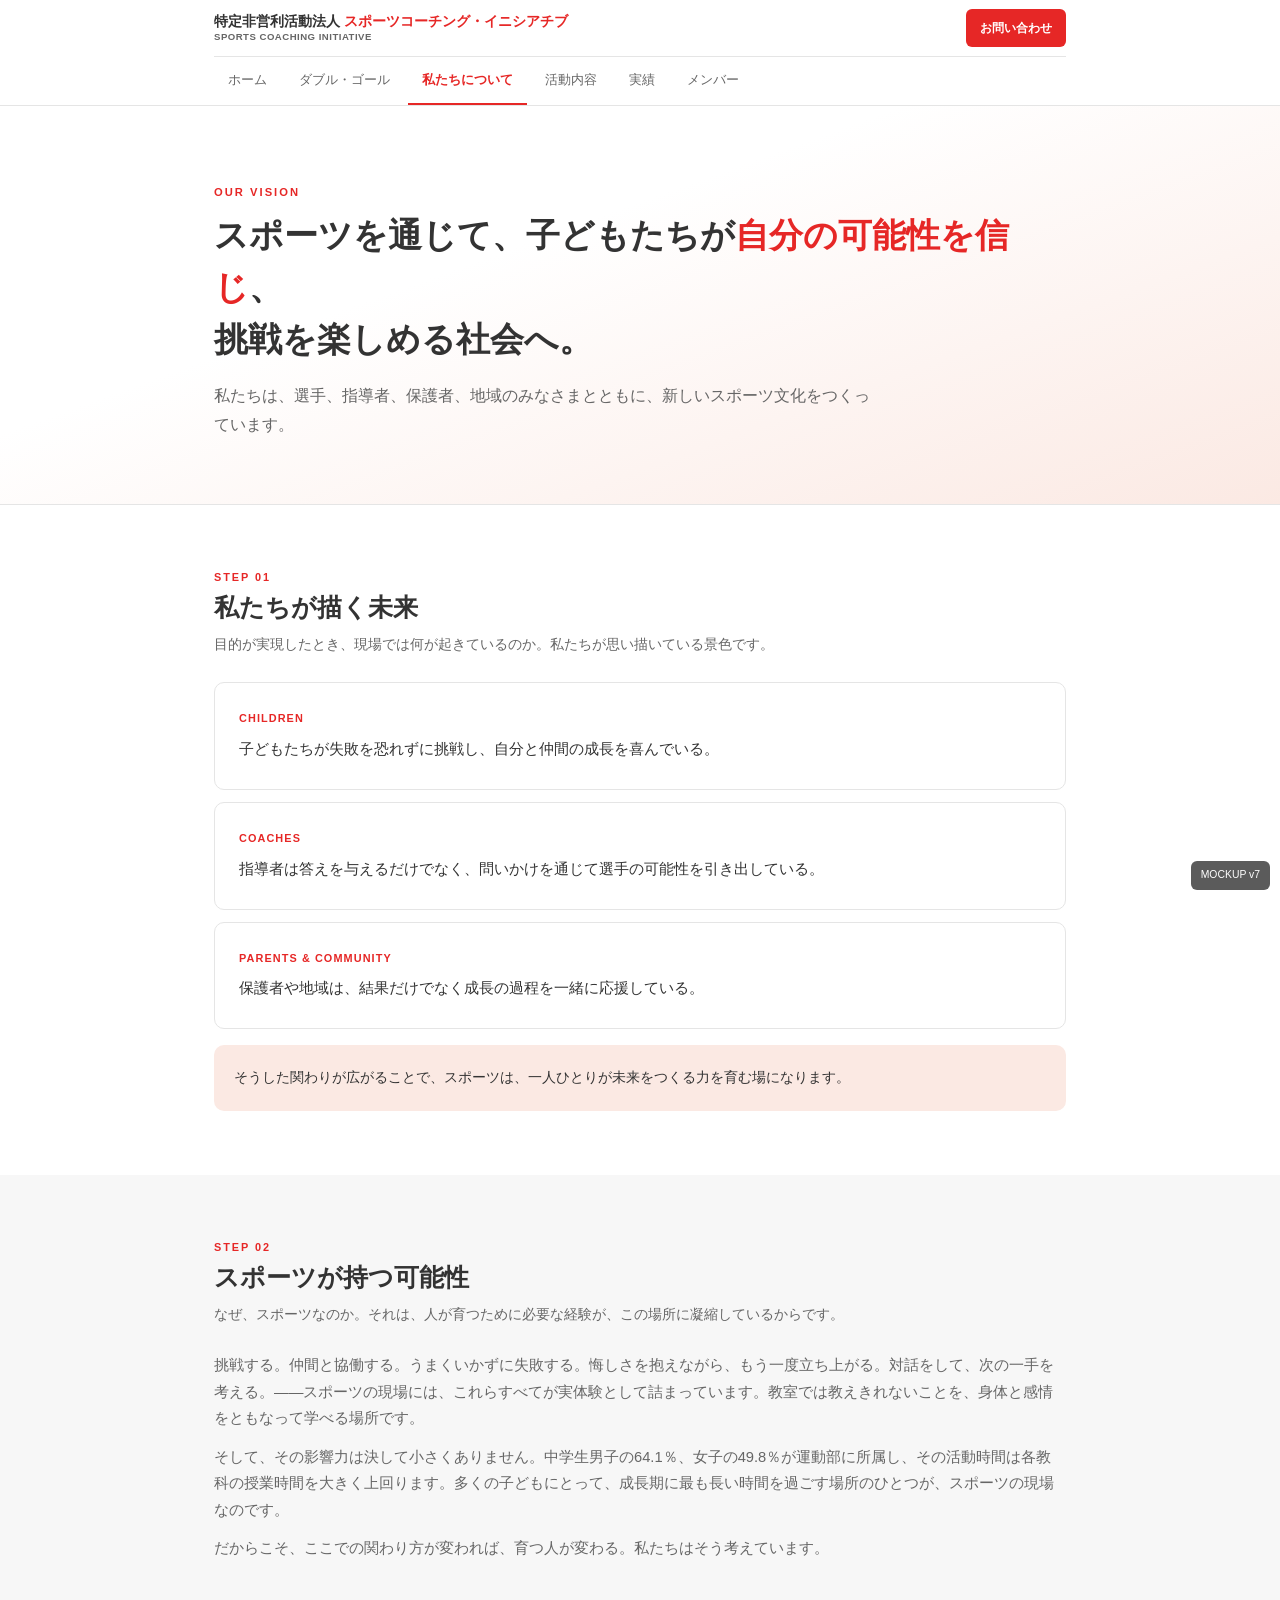
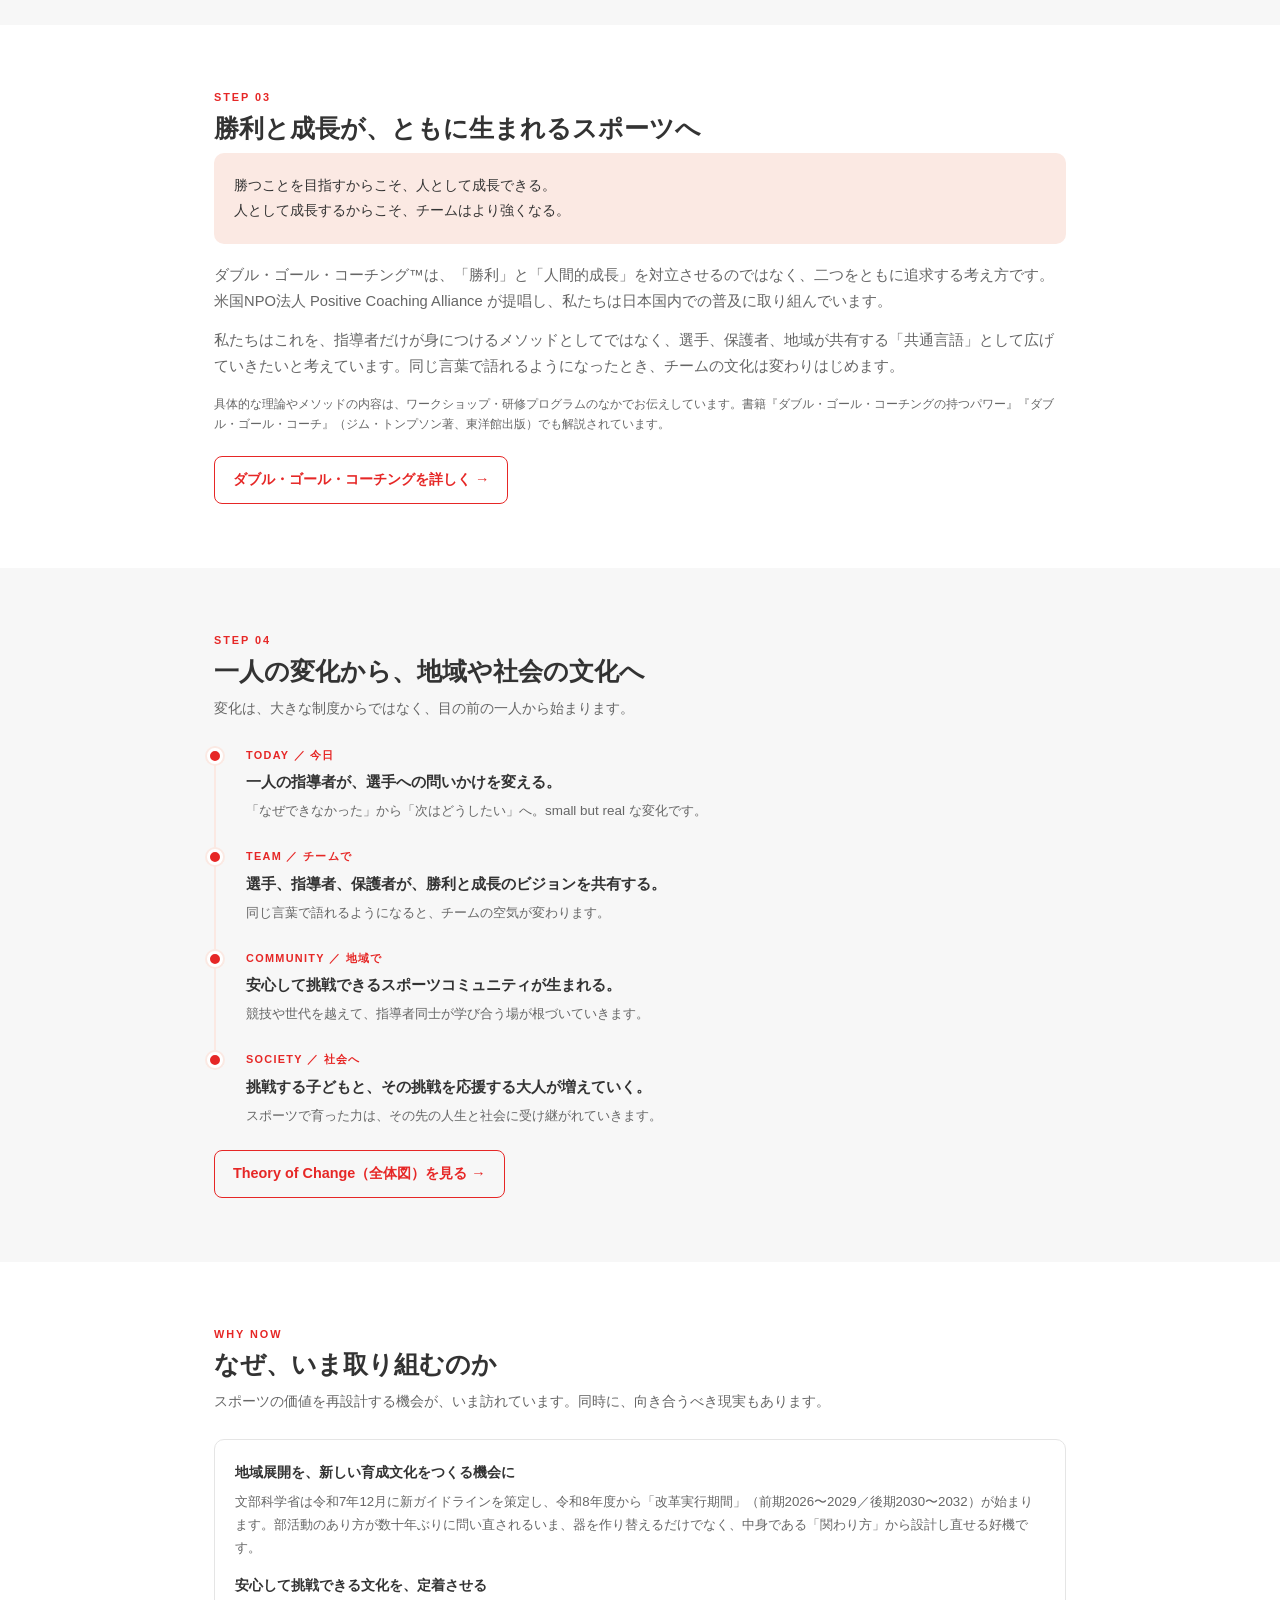
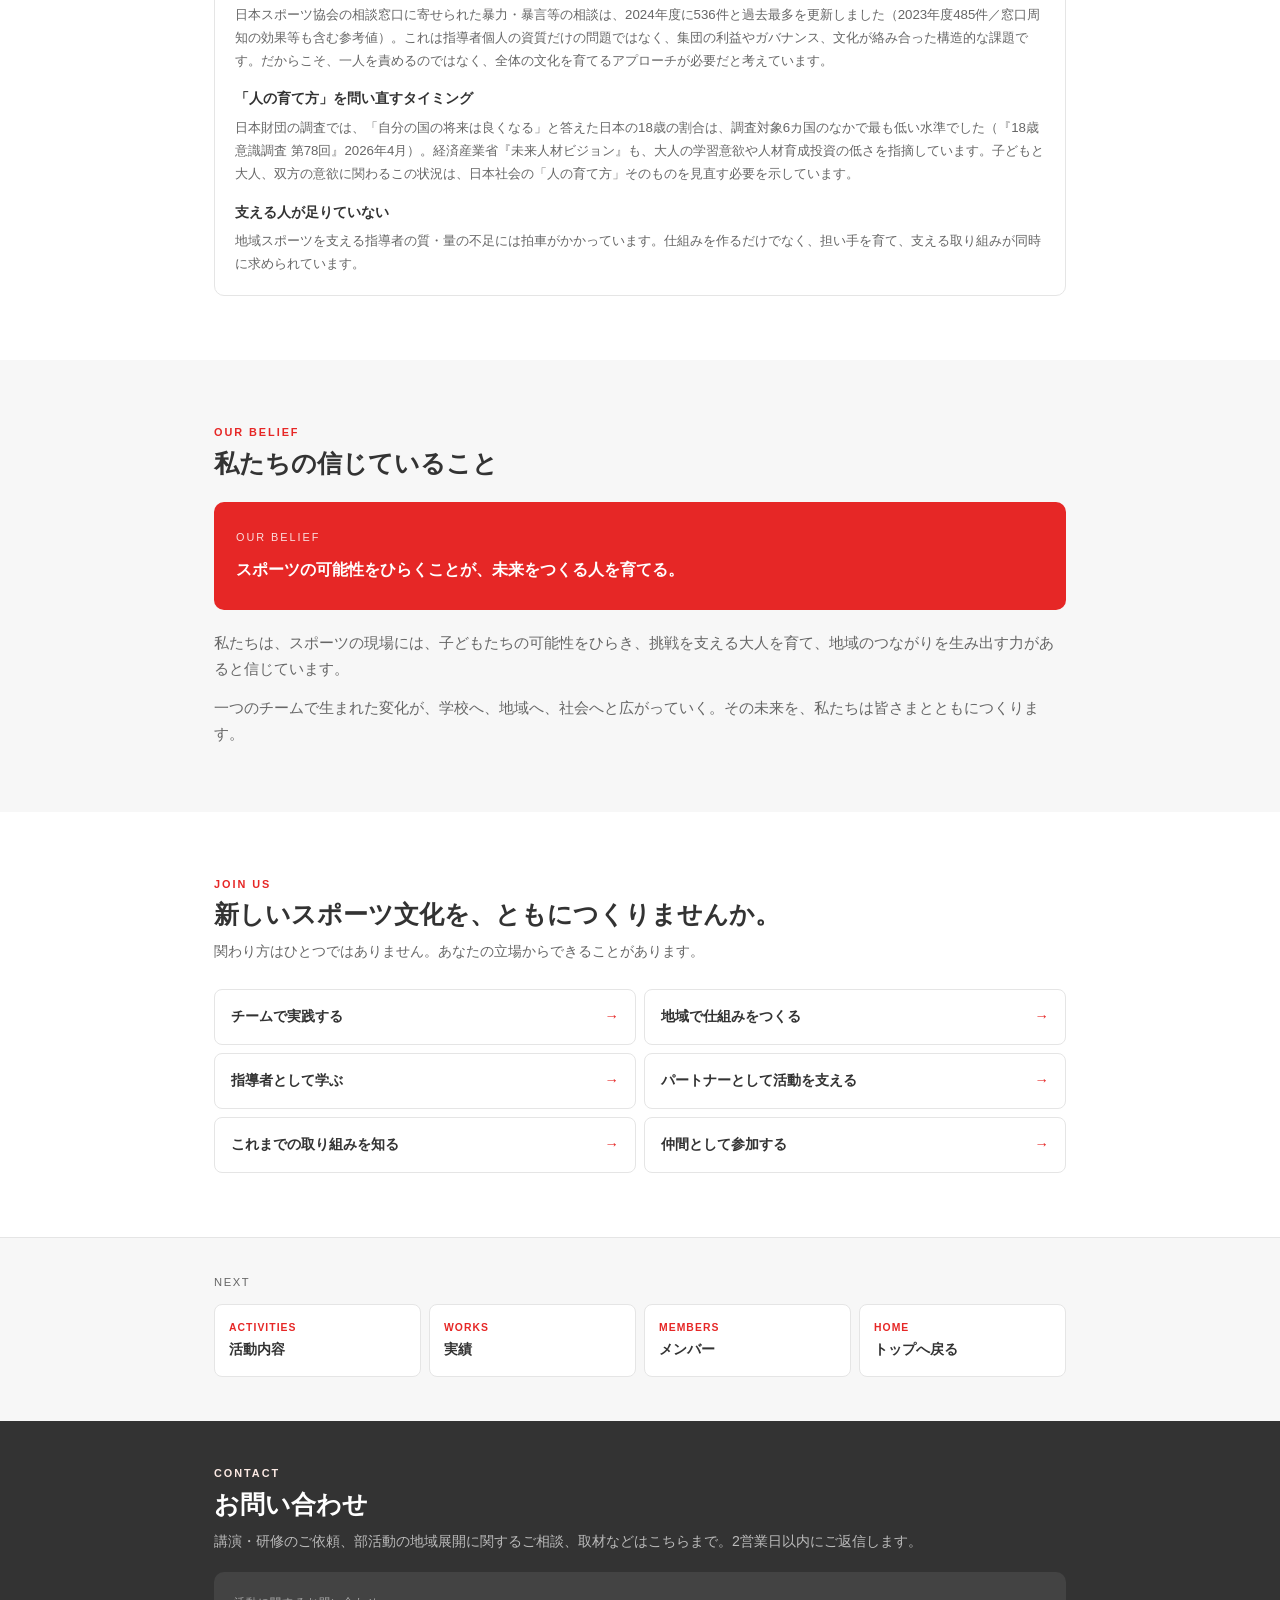
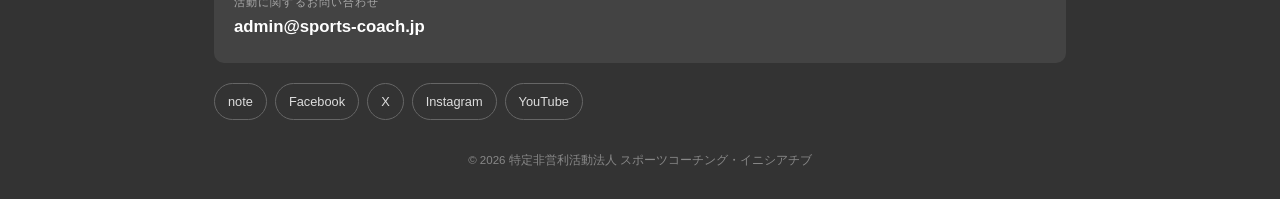
==== commit 5e1bc820: "Add Double-Goal nav entry and link" ====
--- a/about.html
+++ b/about.html
@@ -15,6 +15,7 @@
   </div>
   <div class="wrap"><nav class="tabs">
     <a href="index.html">ホーム</a>
+    <a href="double-goal.html">ダブル・ゴール</a>
     <a href="about.html" class="on">私たちについて</a>
     <a href="activities.html">活動内容</a>
     <a href="works.html">実績</a>
@@ -68,7 +69,7 @@
     <p>私たちはこれを、指導者だけが身につけるメソッドとしてではなく、選手、保護者、地域が共有する「共通言語」として広げていきたいと考えています。同じ言葉で語れるようになったとき、チームの文化は変わりはじめます。</p>
   </div>
   <p class="note">具体的な理論やメソッドの内容は、ワークショップ・研修プログラムのなかでお伝えしています。書籍『ダブル・ゴール・コーチングの持つパワー』『ダブル・ゴール・コーチ』（ジム・トンプソン著、東洋館出版）でも解説されています。</p>
-  <div class="more"><a href="activities.html">学びの場を見る →</a></div>
+  <div class="more"><a href="double-goal.html">ダブル・ゴール・コーチングを詳しく →</a></div>
 </div></section>
 
 <section class="alt"><div class="wrap">
@@ -155,5 +156,5 @@
     <p class="copy">© 2026 特定非営利活動法人 スポーツコーチング・イニシアチブ</p>
   </div>
 </footer>
-<div class="mock">MOCKUP v5</div>
+<div class="mock">MOCKUP v7</div>
 </body></html>
--- a/style.css
+++ b/style.css
@@ -228,3 +228,36 @@
   .ctalist{grid-template-columns:1fr 1fr;}
   .scene{padding:26px 24px;}
 }
+
+/* lede (what we do, plain language) */
+.lede{background:#fff;border-left:4px solid var(--red);border-radius:0 8px 8px 0;padding:20px 22px;box-shadow:0 2px 10px rgba(0,0,0,.05);font-size:.98rem;line-height:1.9;}
+.lede b{color:var(--red);}
+
+/* program cards */
+.prog{background:#fff;border:1px solid var(--line);border-radius:10px;padding:20px;}
+.alt .prog{background:#fff;}
+.prog .kind{display:inline-block;font-size:.65rem;font-weight:800;color:#fff;background:var(--red);border-radius:999px;padding:4px 11px;letter-spacing:.05em;}
+.prog h3{font-size:1.02rem;margin:10px 0 0;color:var(--dark);line-height:1.5;}
+.prog p{font-size:.86rem;color:var(--grey);margin-top:7px;}
+.prog .meta{font-size:.76rem;color:var(--grey);margin-top:11px;padding-top:9px;border-top:1px dashed var(--line);line-height:1.7;}
+
+/* question cards (audience entry points) */
+.qcard{background:#fff;border:1px solid var(--line);border-radius:10px;padding:20px;display:block;text-decoration:none;color:inherit;transition:.15s;}
+.alt .qcard{background:#fff;}
+.qcard:hover{border-color:var(--red);box-shadow:0 4px 14px rgba(0,0,0,.07);}
+.qcard .aud{font-size:.68rem;font-weight:800;color:var(--red);letter-spacing:.08em;}
+.qcard h3{font-size:1.02rem;margin:6px 0 12px;color:var(--dark);line-height:1.6;}
+.qcard ul{list-style:none;}
+.qcard li{font-size:.85rem;color:var(--grey);padding-left:19px;position:relative;margin-bottom:5px;line-height:1.7;}
+.qcard li:before{content:"✓";position:absolute;left:0;top:0;color:var(--red);font-weight:800;font-size:.78rem;}
+.qcard .go{margin-top:13px;display:inline-block;color:var(--red);font-weight:700;font-size:.85rem;}
+
+/* compact idea block */
+.idea{background:#fff;border:1px solid var(--line);border-radius:10px;padding:22px 20px;}
+.idea p{font-size:.92rem;color:var(--grey);}
+.idea p+p{margin-top:10px;}
+.idea .big2{font-size:1.05rem;font-weight:800;color:var(--dark);line-height:1.75;margin-bottom:10px;}
+
+@media(min-width:700px){
+  .lede{font-size:1.05rem;padding:24px 26px;}
+}
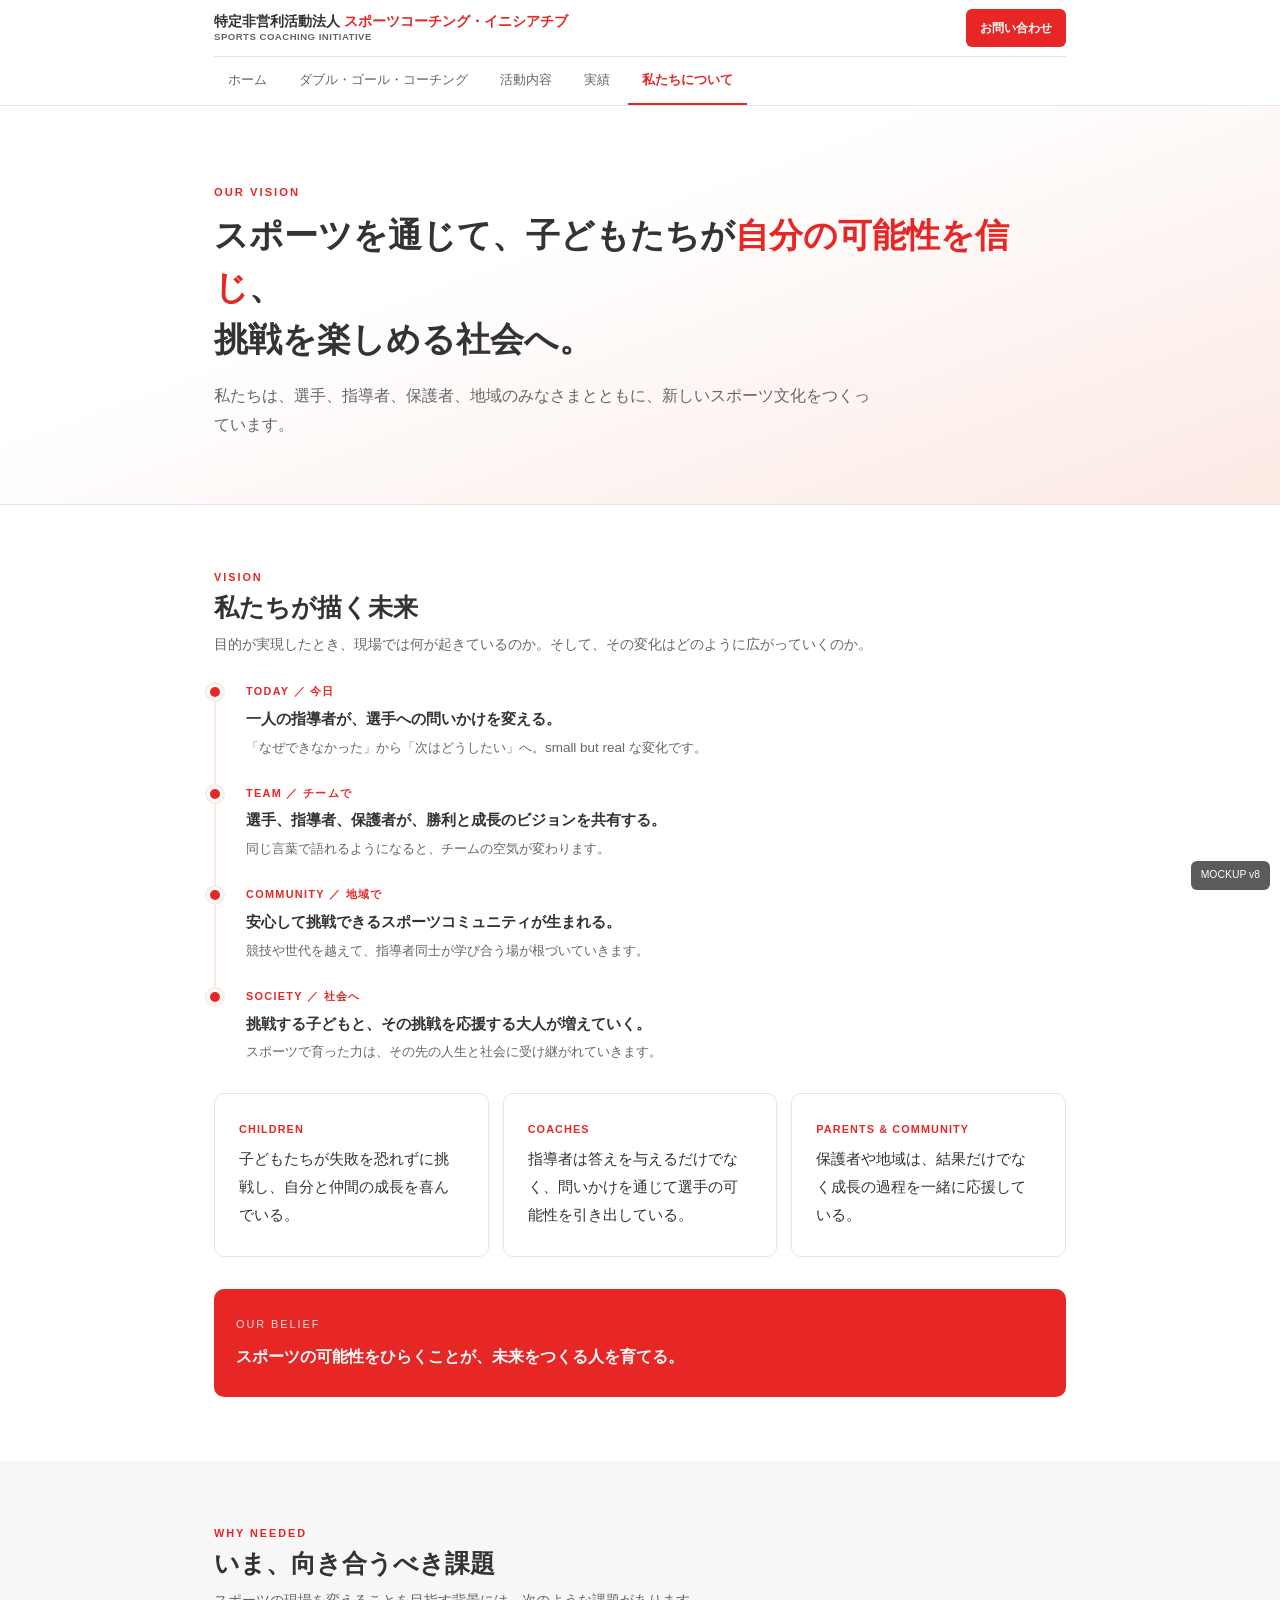
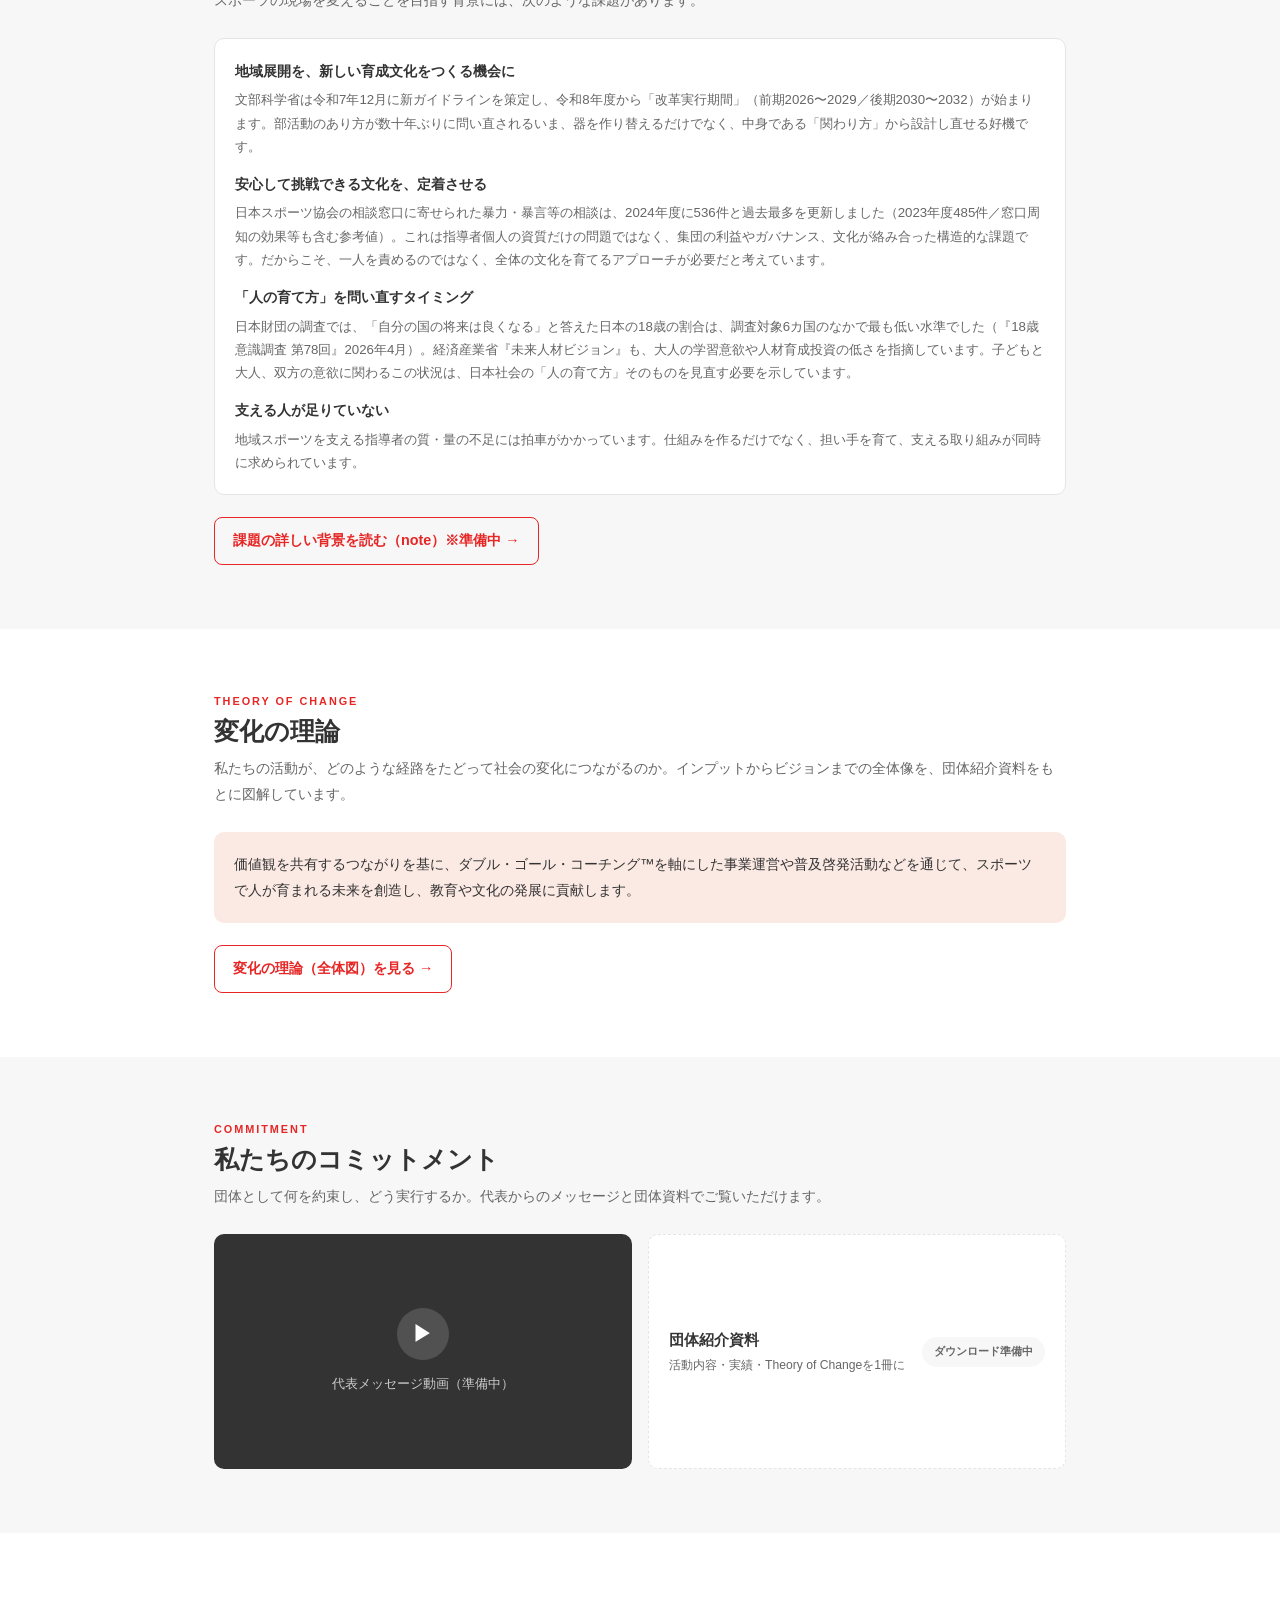
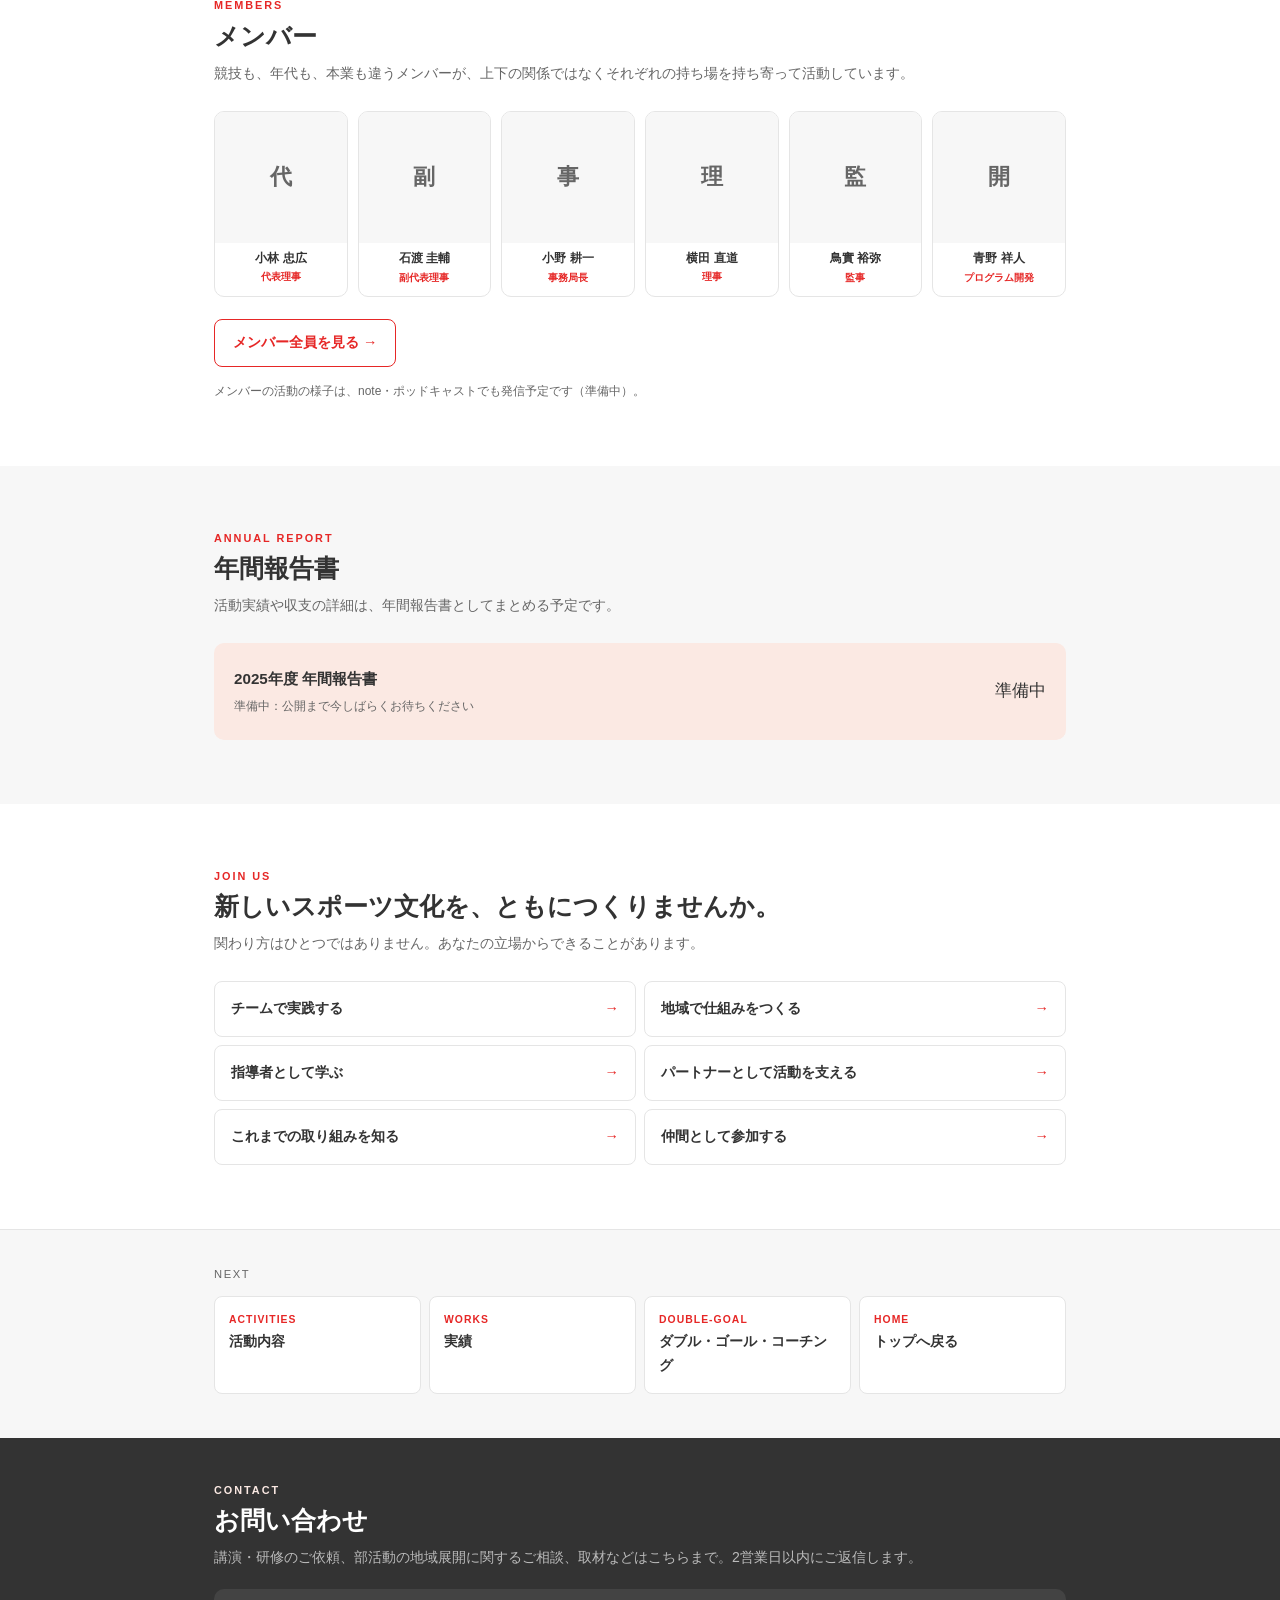
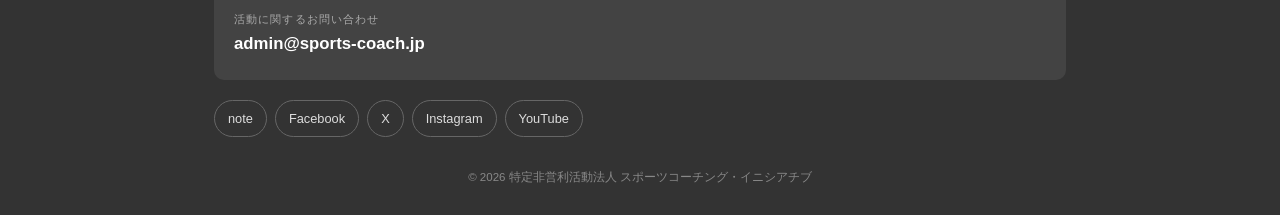
==== commit 6b9ecedd: "Restructure about.html around Vision / Why needed / ToC / Commitment / Members / Annual report Updat" ====
--- a/about.html
+++ b/about.html
@@ -4,7 +4,7 @@
 <meta charset="UTF-8">
 <meta name="viewport" content="width=device-width, initial-scale=1">
 <title>私たちについて｜スポーツコーチング・イニシアチブ</title>
-<meta name="description" content="子どもたちが自分の可能性を信じ、挑戦を楽しめる社会へ。選手・指導者・保護者・地域とともに、新しいスポーツ文化をつくっています。">
+<meta name="description" content="子どもたちが自分の可能性を信じ、挑戦を楽しめる社会へ。私たちが描く未来、向き合う課題、変化の理論、コミットメント、メンバーをご紹介します。">
 <link rel="stylesheet" href="style.css">
 </head>
 <body>
@@ -15,11 +15,10 @@
   </div>
   <div class="wrap"><nav class="tabs">
     <a href="index.html">ホーム</a>
-    <a href="double-goal.html">ダブル・ゴール</a>
-    <a href="about.html" class="on">私たちについて</a>
+    <a href="double-goal.html">ダブル・ゴール・コーチング</a>
     <a href="activities.html">活動内容</a>
     <a href="works.html">実績</a>
-    <a href="members.html">メンバー</a>
+    <a href="about.html" class="on">私たちについて</a>
   </nav></div>
 </header>
 
@@ -30,63 +29,40 @@
 </div></div>
 
 <section><div class="wrap">
-  <h2><span class="eb">STEP 01</span>私たちが描く未来</h2>
-  <p class="lead">目的が実現したとき、現場では何が起きているのか。私たちが思い描いている景色です。</p>
-  <div class="scene">
-    <div class="who2">CHILDREN</div>
-    <p>子どもたちが失敗を恐れずに挑戦し、自分と仲間の成長を喜んでいる。</p>
-  </div>
-  <div class="scene">
-    <div class="who2">COACHES</div>
-    <p>指導者は答えを与えるだけでなく、問いかけを通じて選手の可能性を引き出している。</p>
-  </div>
-  <div class="scene">
-    <div class="who2">PARENTS &amp; COMMUNITY</div>
-    <p>保護者や地域は、結果だけでなく成長の過程を一緒に応援している。</p>
-  </div>
-  <div class="callout" style="margin-top:16px;">
-    <p>そうした関わりが広がることで、スポーツは、一人ひとりが未来をつくる力を育む場になります。</p>
-  </div>
-</div></section>
+  <h2><span class="eb">VISION</span>私たちが描く未来</h2>
+  <p class="lead">目的が実現したとき、現場では何が起きているのか。そして、その変化はどのように広がっていくのか。</p>
 
-<section class="alt"><div class="wrap">
-  <h2><span class="eb">STEP 02</span>スポーツが持つ可能性</h2>
-  <p class="lead">なぜ、スポーツなのか。それは、人が育つために必要な経験が、この場所に凝縮しているからです。</p>
-  <div class="body">
-    <p>挑戦する。仲間と協働する。うまくいかずに失敗する。悔しさを抱えながら、もう一度立ち上がる。対話をして、次の一手を考える。——スポーツの現場には、これらすべてが実体験として詰まっています。教室では教えきれないことを、身体と感情をともなって学べる場所です。</p>
-    <p>そして、その影響力は決して小さくありません。中学生男子の64.1％、女子の49.8％が運動部に所属し、その活動時間は各教科の授業時間を大きく上回ります。多くの子どもにとって、成長期に最も長い時間を過ごす場所のひとつが、スポーツの現場なのです。</p>
-    <p>だからこそ、ここでの関わり方が変われば、育つ人が変わる。私たちはそう考えています。</p>
-  </div>
-</div></section>
-
-<section><div class="wrap">
-  <h2><span class="eb">STEP 03</span>勝利と成長が、ともに生まれるスポーツへ</h2>
-  <div class="callout">
-    <p>勝つことを目指すからこそ、人として成長できる。<br>人として成長するからこそ、チームはより強くなる。</p>
-  </div>
-  <div class="body" style="margin-top:18px;">
-    <p>ダブル・ゴール・コーチング™は、「勝利」と「人間的成長」を対立させるのではなく、二つをともに追求する考え方です。米国NPO法人 Positive Coaching Alliance が提唱し、私たちは日本国内での普及に取り組んでいます。</p>
-    <p>私たちはこれを、指導者だけが身につけるメソッドとしてではなく、選手、保護者、地域が共有する「共通言語」として広げていきたいと考えています。同じ言葉で語れるようになったとき、チームの文化は変わりはじめます。</p>
-  </div>
-  <p class="note">具体的な理論やメソッドの内容は、ワークショップ・研修プログラムのなかでお伝えしています。書籍『ダブル・ゴール・コーチングの持つパワー』『ダブル・ゴール・コーチ』（ジム・トンプソン著、東洋館出版）でも解説されています。</p>
-  <div class="more"><a href="double-goal.html">ダブル・ゴール・コーチングを詳しく →</a></div>
-</div></section>
-
-<section class="alt"><div class="wrap">
-  <h2><span class="eb">STEP 04</span>一人の変化から、地域や社会の文化へ</h2>
-  <p class="lead">変化は、大きな制度からではなく、目の前の一人から始まります。</p>
   <div class="journey">
     <div class="jstep"><span class="jdot"></span><div class="jlabel">TODAY ／ 今日</div><div class="jtext">一人の指導者が、選手への問いかけを変える。</div><div class="jsub">「なぜできなかった」から「次はどうしたい」へ。small but real な変化です。</div></div>
     <div class="jstep"><span class="jdot"></span><div class="jlabel">TEAM ／ チームで</div><div class="jtext">選手、指導者、保護者が、勝利と成長のビジョンを共有する。</div><div class="jsub">同じ言葉で語れるようになると、チームの空気が変わります。</div></div>
     <div class="jstep"><span class="jdot"></span><div class="jlabel">COMMUNITY ／ 地域で</div><div class="jtext">安心して挑戦できるスポーツコミュニティが生まれる。</div><div class="jsub">競技や世代を越えて、指導者同士が学び合う場が根づいていきます。</div></div>
     <div class="jstep"><span class="jdot"></span><div class="jlabel">SOCIETY ／ 社会へ</div><div class="jtext">挑戦する子どもと、その挑戦を応援する大人が増えていく。</div><div class="jsub">スポーツで育った力は、その先の人生と社会に受け継がれていきます。</div></div>
   </div>
-  <div class="more"><a href="theory-of-change.html">Theory of Change（全体図）を見る →</a></div>
+
+  <div class="grid g3" style="margin-top:28px;">
+    <div class="scene">
+      <div class="who2">CHILDREN</div>
+      <p>子どもたちが失敗を恐れずに挑戦し、自分と仲間の成長を喜んでいる。</p>
+    </div>
+    <div class="scene">
+      <div class="who2">COACHES</div>
+      <p>指導者は答えを与えるだけでなく、問いかけを通じて選手の可能性を引き出している。</p>
+    </div>
+    <div class="scene">
+      <div class="who2">PARENTS &amp; COMMUNITY</div>
+      <p>保護者や地域は、結果だけでなく成長の過程を一緒に応援している。</p>
+    </div>
+  </div>
+
+  <div class="hypo" style="margin-top:20px;">
+    <div class="lb">OUR BELIEF</div>
+    <p>スポーツの可能性をひらくことが、未来をつくる人を育てる。</p>
+  </div>
 </div></section>
 
-<section><div class="wrap">
-  <h2><span class="eb">WHY NOW</span>なぜ、いま取り組むのか</h2>
-  <p class="lead">スポーツの価値を再設計する機会が、いま訪れています。同時に、向き合うべき現実もあります。</p>
+<section class="alt"><div class="wrap">
+  <h2><span class="eb">WHY NEEDED</span>いま、向き合うべき課題</h2>
+  <p class="lead">スポーツの現場を変えることを目指す背景には、次のような課題があります。</p>
   <div class="ctx">
     <dl>
       <dt>地域展開を、新しい育成文化をつくる機会に</dt>
@@ -102,17 +78,51 @@
       <dd>地域スポーツを支える指導者の質・量の不足には拍車がかかっています。仕組みを作るだけでなく、担い手を育て、支える取り組みが同時に求められています。</dd>
     </dl>
   </div>
+  <div class="more"><a href="https://note.com/sports_coaching" target="_blank" rel="noopener">課題の詳しい背景を読む（note）※準備中 →</a></div>
+</div></section>
+
+<section><div class="wrap">
+  <h2><span class="eb">THEORY OF CHANGE</span>変化の理論</h2>
+  <p class="lead">私たちの活動が、どのような経路をたどって社会の変化につながるのか。インプットからビジョンまでの全体像を、団体紹介資料をもとに図解しています。</p>
+  <div class="callout">
+    <p>価値観を共有するつながりを基に、ダブル・ゴール・コーチング™を軸にした事業運営や普及啓発活動などを通じて、スポーツで人が育まれる未来を創造し、教育や文化の発展に貢献します。</p>
+  </div>
+  <div class="more"><a href="theory-of-change.html">変化の理論（全体図）を見る →</a></div>
 </div></section>
 
 <section class="alt"><div class="wrap">
-  <h2><span class="eb">OUR BELIEF</span>私たちの信じていること</h2>
-  <div class="hypo">
-    <div class="lb">OUR BELIEF</div>
-    <p>スポーツの可能性をひらくことが、未来をつくる人を育てる。</p>
+  <h2><span class="eb">COMMITMENT</span>私たちのコミットメント</h2>
+  <p class="lead">団体として何を約束し、どう実行するか。代表からのメッセージと団体資料でご覧いただけます。</p>
+  <div class="commit-grid">
+    <div class="video-ph"><div class="play">▶</div><span>代表メッセージ動画（準備中）</span></div>
+    <div class="dlcard">
+      <div class="lbl2">団体紹介資料<small>活動内容・実績・Theory of Changeを1冊に</small></div>
+      <span class="soon">ダウンロード準備中</span>
+    </div>
   </div>
-  <div class="body" style="margin-top:20px;">
-    <p>私たちは、スポーツの現場には、子どもたちの可能性をひらき、挑戦を支える大人を育て、地域のつながりを生み出す力があると信じています。</p>
-    <p>一つのチームで生まれた変化が、学校へ、地域へ、社会へと広がっていく。その未来を、私たちは皆さまとともにつくります。</p>
+</div></section>
+
+<section><div class="wrap">
+  <h2><span class="eb">MEMBERS</span>メンバー</h2>
+  <p class="lead">競技も、年代も、本業も違うメンバーが、上下の関係ではなくそれぞれの持ち場を持ち寄って活動しています。</p>
+  <div class="mrow">
+    <div class="mph"><div class="ph">代</div><div class="nm3">小林 忠広</div><div class="r3">代表理事</div></div>
+    <div class="mph"><div class="ph">副</div><div class="nm3">石渡 圭輔</div><div class="r3">副代表理事</div></div>
+    <div class="mph"><div class="ph">事</div><div class="nm3">小野 耕一</div><div class="r3">事務局長</div></div>
+    <div class="mph"><div class="ph">理</div><div class="nm3">横田 直道</div><div class="r3">理事</div></div>
+    <div class="mph"><div class="ph">監</div><div class="nm3">鳥實 裕弥</div><div class="r3">監事</div></div>
+    <div class="mph"><div class="ph">開</div><div class="nm3">青野 祥人</div><div class="r3">プログラム開発</div></div>
+  </div>
+  <div class="more"><a href="members.html">メンバー全員を見る →</a></div>
+  <p class="note">メンバーの活動の様子は、note・ポッドキャストでも発信予定です（準備中）。</p>
+</div></section>
+
+<section class="alt"><div class="wrap">
+  <h2><span class="eb">ANNUAL REPORT</span>年間報告書</h2>
+  <p class="lead">活動実績や収支の詳細は、年間報告書としてまとめる予定です。</p>
+  <div class="report">
+    <div class="rt">2025年度 年間報告書<small>準備中：公開まで今しばらくお待ちください</small></div>
+    <span class="soon">準備中</span>
   </div>
 </div></section>
 
@@ -134,7 +144,7 @@
   <div class="nx">
     <a href="activities.html"><span>ACTIVITIES</span>活動内容</a>
     <a href="works.html"><span>WORKS</span>実績</a>
-    <a href="members.html"><span>MEMBERS</span>メンバー</a>
+    <a href="double-goal.html"><span>DOUBLE-GOAL</span>ダブル・ゴール・コーチング</a>
     <a href="index.html"><span>HOME</span>トップへ戻る</a>
   </div>
 </div></div>
@@ -156,5 +166,5 @@
     <p class="copy">© 2026 特定非営利活動法人 スポーツコーチング・イニシアチブ</p>
   </div>
 </footer>
-<div class="mock">MOCKUP v7</div>
+<div class="mock">MOCKUP v8</div>
 </body></html>
--- a/style.css
+++ b/style.css
@@ -261,3 +261,31 @@
 @media(min-width:700px){
   .lede{font-size:1.05rem;padding:24px 26px;}
 }
+
+
+/* commitment: video + download */
+.commit-grid{display:grid;gap:16px;grid-template-columns:1fr;}
+.video-ph{background:var(--dark);border-radius:10px;aspect-ratio:16/9;display:flex;flex-direction:column;align-items:center;justify-content:center;color:#fff;text-align:center;padding:20px;}
+.video-ph .play{width:52px;height:52px;border-radius:50%;background:rgba(255,255,255,.15);display:flex;align-items:center;justify-content:center;font-size:1.4rem;margin-bottom:12px;}
+.video-ph span{font-size:.8rem;color:#ccc;}
+.dlcard{background:#fff;border:1px dashed var(--line);border-radius:10px;padding:18px 20px;display:flex;justify-content:space-between;align-items:center;gap:12px;flex-wrap:wrap;}
+.dlcard .lbl2{font-weight:800;font-size:.92rem;}
+.dlcard .lbl2 small{display:block;font-weight:400;font-size:.76rem;color:var(--grey);margin-top:2px;}
+.dlcard .soon{font-size:.68rem;color:var(--grey);background:var(--light);padding:5px 12px;border-radius:999px;font-weight:700;white-space:nowrap;}
+
+/* member photo row (compact, on about page) */
+.mrow{display:grid;grid-template-columns:repeat(3,1fr);gap:10px;margin-top:16px;}
+.mph{background:#fff;border:1px solid var(--line);border-radius:10px;overflow:hidden;text-align:center;padding-bottom:10px;}
+.mph .ph{aspect-ratio:1/1;background:var(--light);display:flex;align-items:center;justify-content:center;color:var(--grey);font-size:1.4rem;font-weight:800;}
+.mph .nm3{font-size:.76rem;font-weight:800;margin-top:7px;padding:0 4px;line-height:1.4;}
+.mph .r3{font-size:.62rem;color:var(--red);font-weight:700;margin-top:1px;}
+
+/* annual report band */
+.report{background:var(--peach);border-radius:10px;padding:22px 20px;display:flex;justify-content:space-between;align-items:center;gap:14px;flex-wrap:wrap;}
+.report .rt{font-weight:800;font-size:.95rem;}
+.report .rt small{display:block;font-weight:400;color:var(--grey);font-size:.78rem;margin-top:3px;}
+
+@media(min-width:700px){
+  .commit-grid{grid-template-columns:1fr 1fr;}
+  .mrow{grid-template-columns:repeat(6,1fr);}
+}
